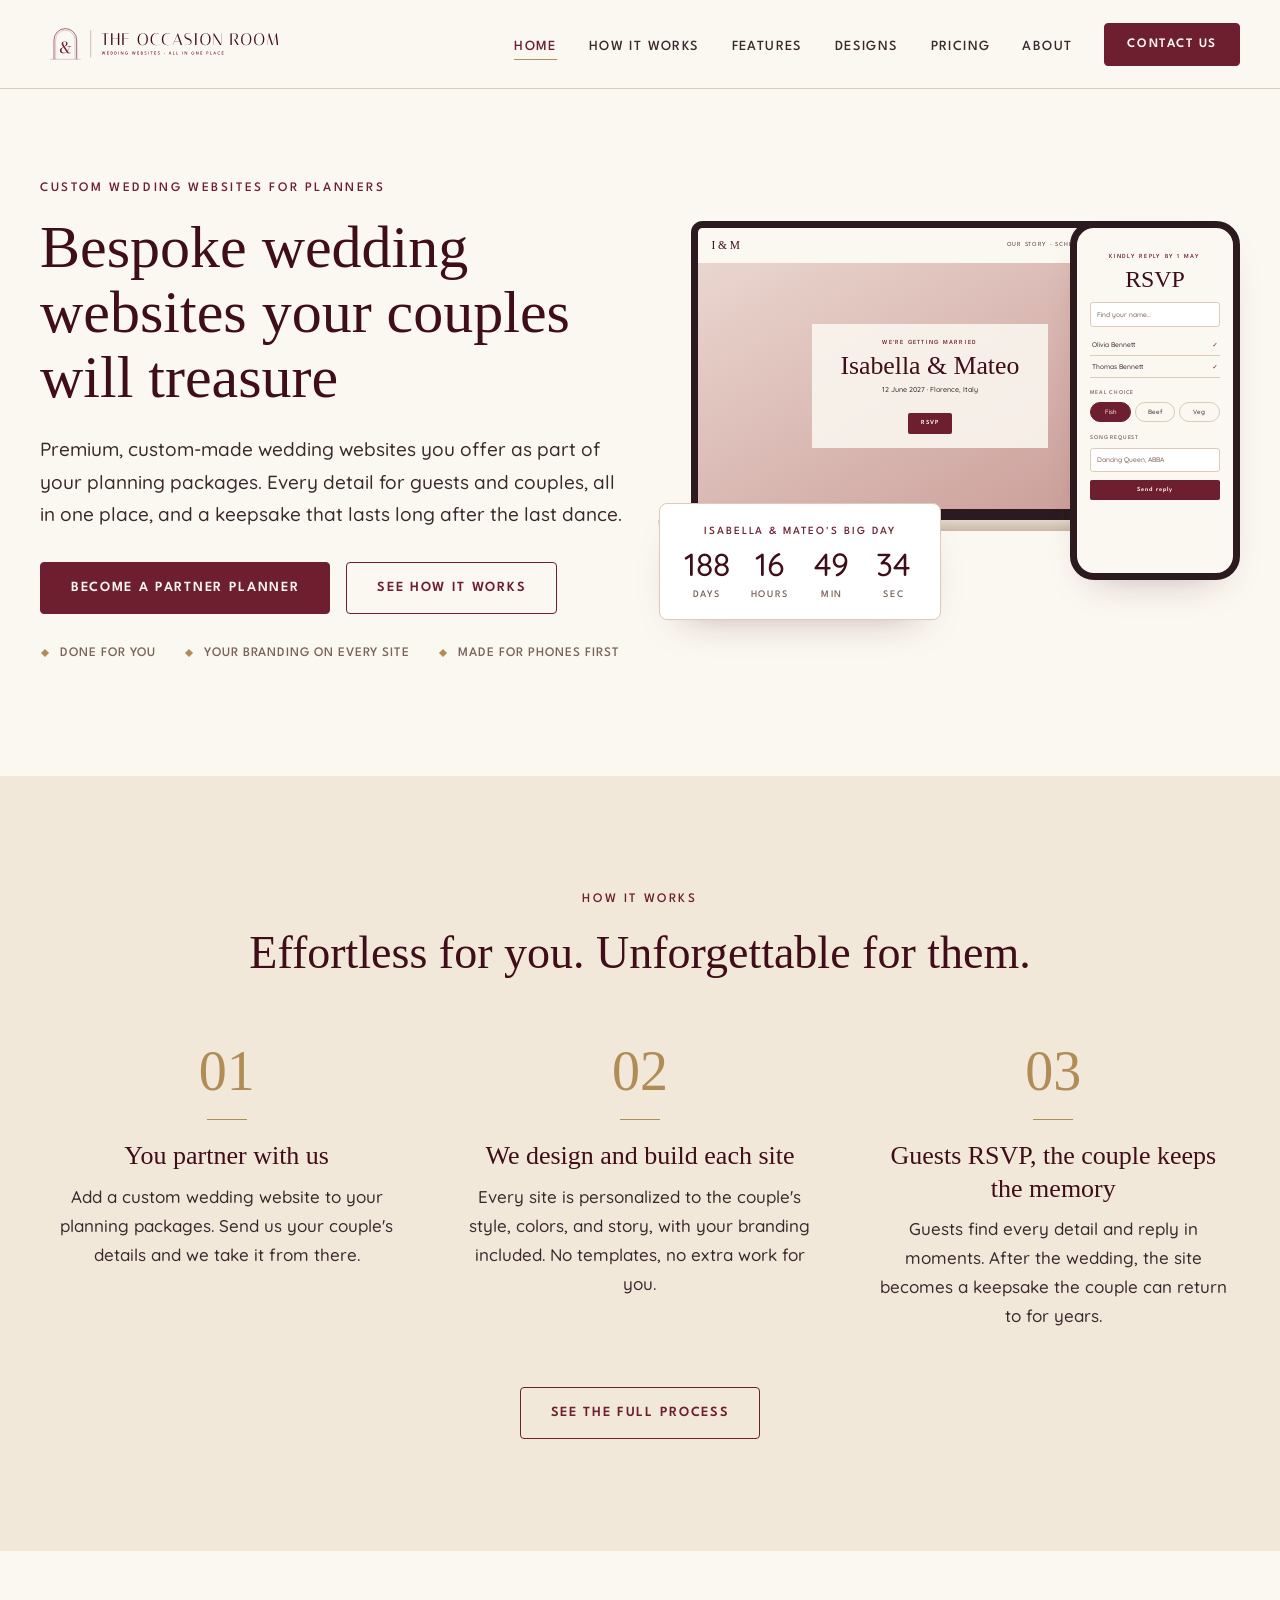
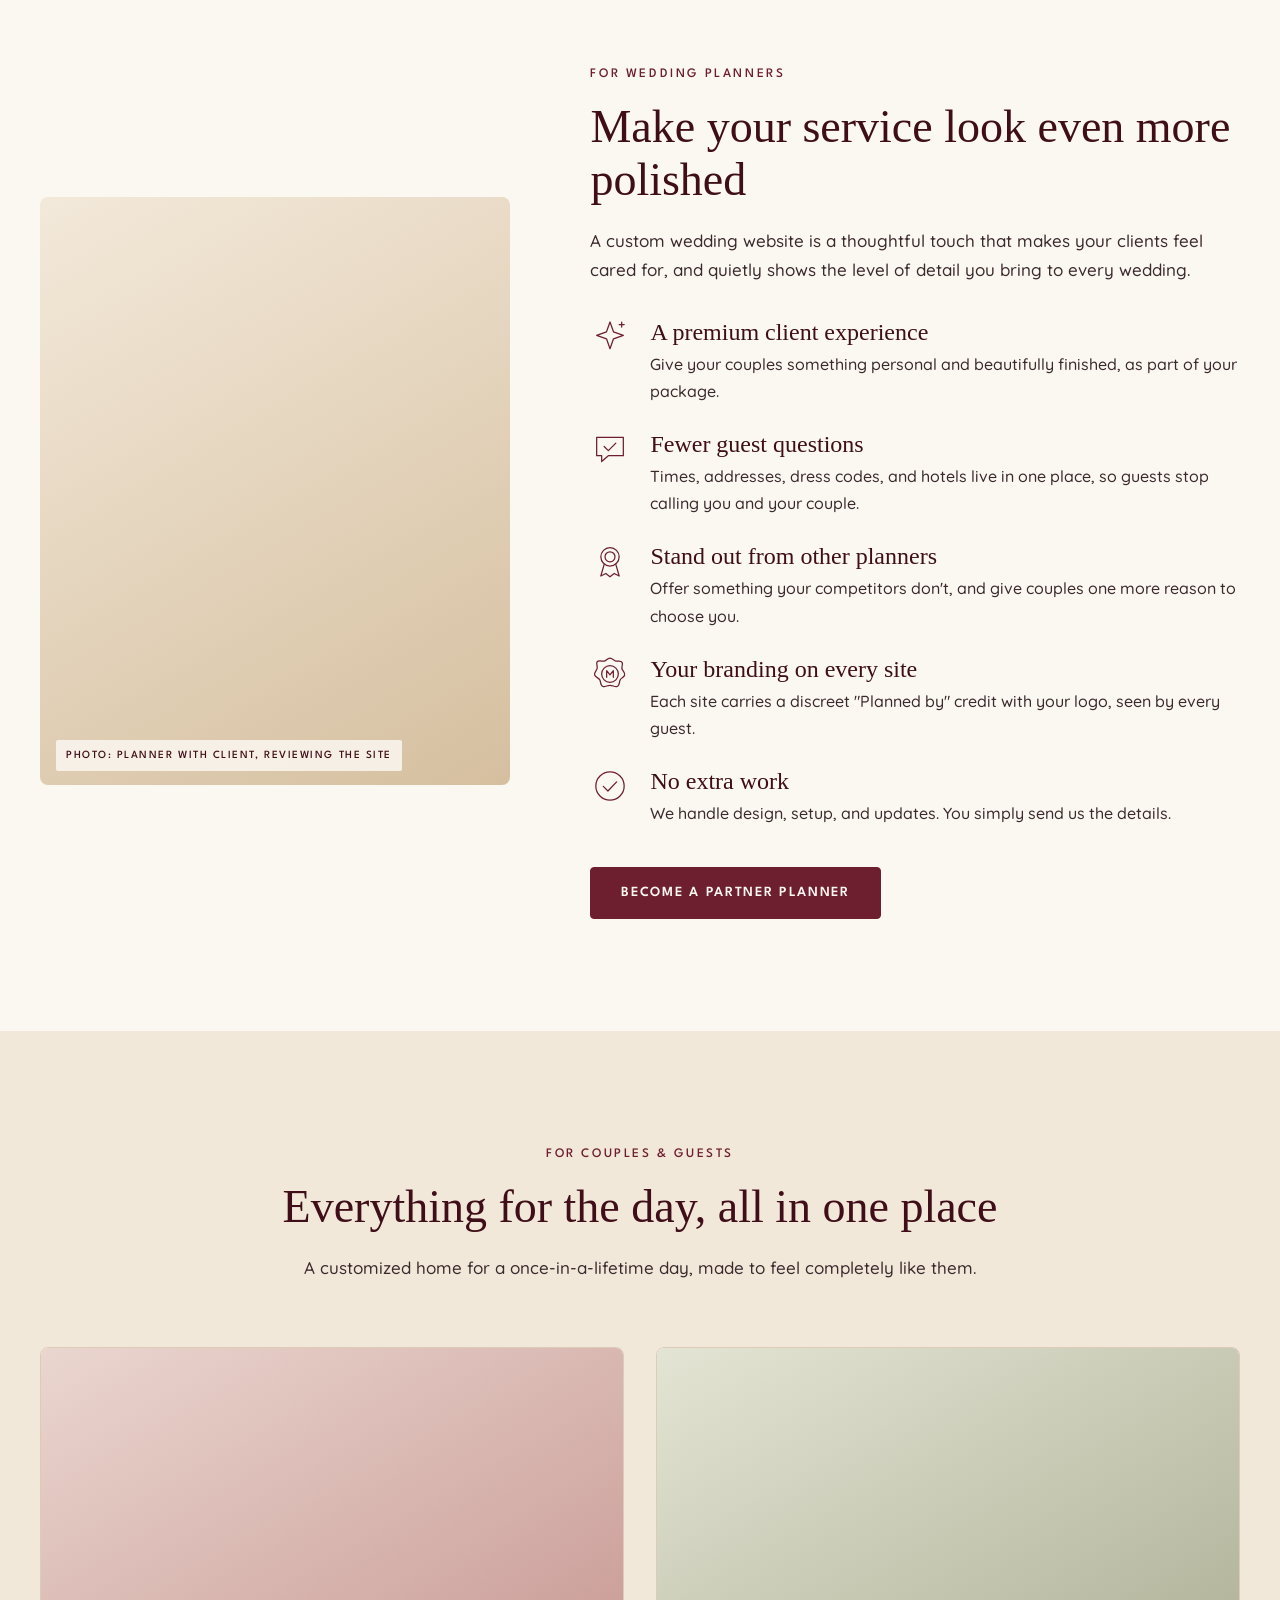
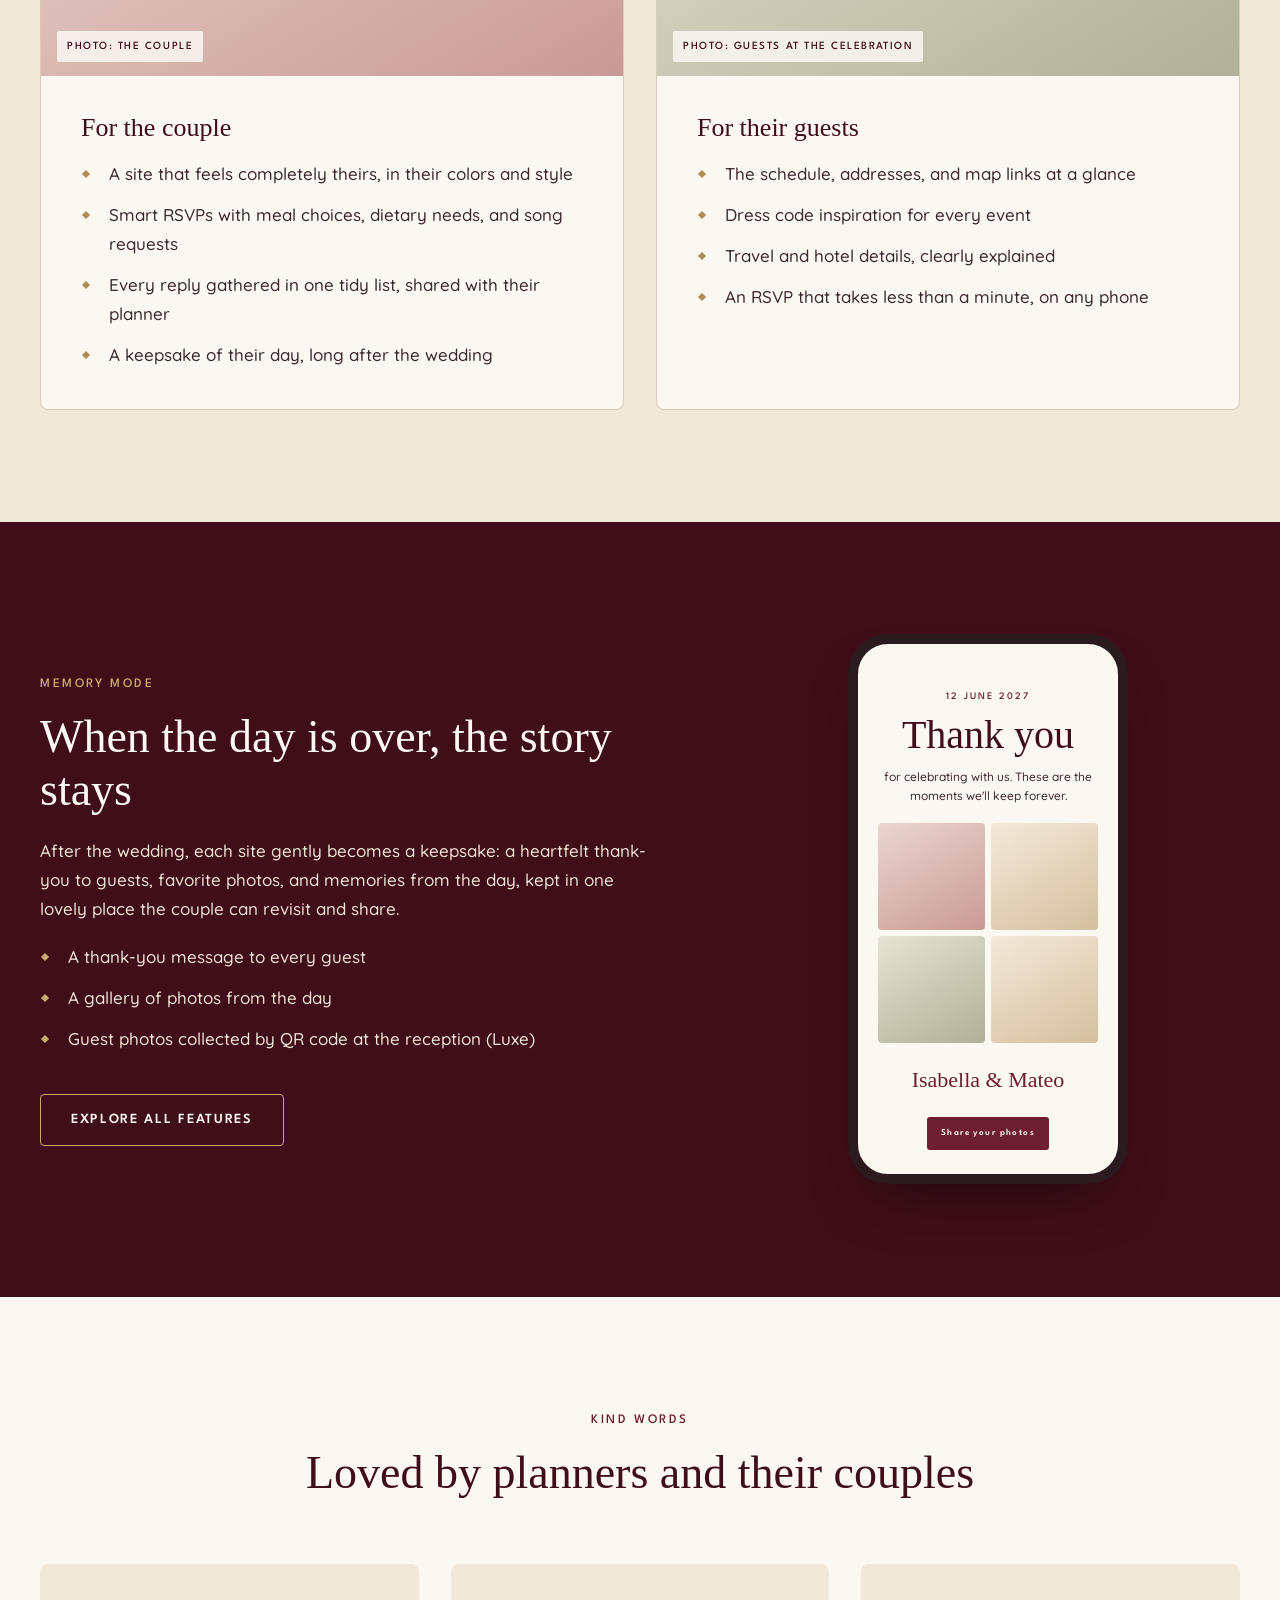
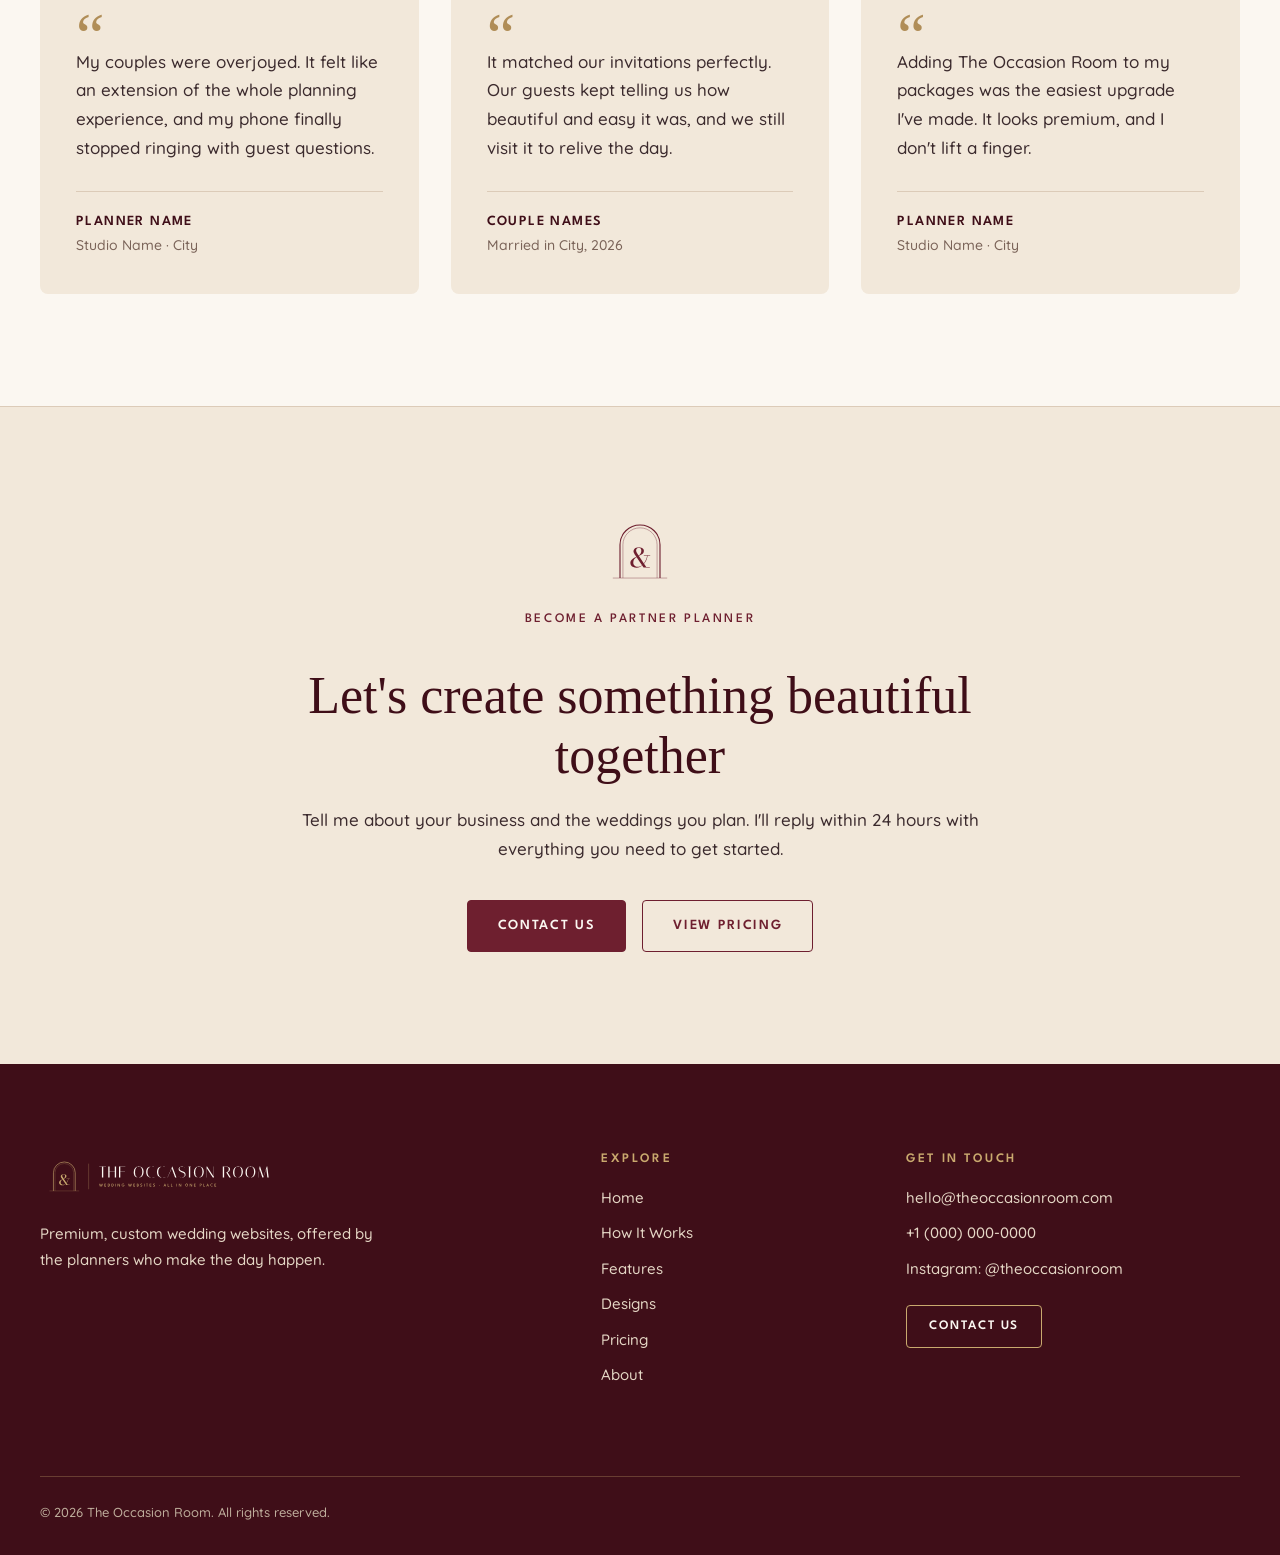
==== prototype/index.html @ c3c51067 "Add wine & gold logo set, homepage prototype, and Elementor design guide - brand/logo-wine/: logos r" ====
<!doctype html>
<html lang="en">
<head>
  <meta charset="utf-8">
  <meta name="viewport" content="width=device-width, initial-scale=1">
  <title>The Occasion Room | Custom Wedding Websites for Planners</title>
  <meta name="description" content="Premium, custom wedding websites that wedding planners offer their couples. Every detail in one place, and a keepsake that lasts.">
  <link rel="icon" href="assets/logo/favicon.svg">
  <link rel="stylesheet" href="css/style.css">
</head>
<body>

<a class="skip-link" href="#main">Skip to content</a>

<!-- ============================================================
     HEADER  (Elementor: Theme Builder > Header, sticky)
     Row: Logo (Image) | Nav Menu (6 items) | Button "Contact Us"
     ============================================================ -->
<header class="site-header">
  <div class="container header-inner">
    <a class="header-logo" href="index.html" aria-label="The Occasion Room, home">
      <img src="assets/logo/occasion-room-horizontal.svg" alt="The Occasion Room" width="220" height="45">
    </a>

    <nav class="main-nav" id="main-nav" aria-label="Main">
      <ul>
        <li><a href="index.html" aria-current="page">Home</a></li>
        <li><a href="how-it-works.html">How It Works</a></li>
        <li><a href="features.html">Features</a></li>
        <li><a href="designs.html">Designs</a></li>
        <li><a href="pricing.html">Pricing</a></li>
        <li><a href="about.html">About</a></li>
      </ul>
      <a class="btn btn-primary nav-mobile-cta" href="contact.html">Contact Us</a>
    </nav>

    <a class="btn btn-primary btn-sm header-cta" href="contact.html">Contact Us</a>

    <button class="menu-toggle" type="button" aria-expanded="false" aria-controls="main-nav">
      <span class="menu-toggle-bars" aria-hidden="true"></span>
      <span class="menu-toggle-label">Menu</span>
    </button>
  </div>
</header>

<main id="main">

<!-- ============================================================
     SECTION 1: HERO
     Container boxed 1200 > 2 columns (52% / 48%), stacks on mobile
     Left: eyebrow, H1, text, 2 buttons, 3 trust points
     Right: device mockup image + live countdown card (overlapping)
     ============================================================ -->
<section class="section hero" aria-labelledby="hero-title">
  <div class="container hero-grid">
    <div class="hero-copy">
      <p class="eyebrow">Custom wedding websites for planners</p>
      <h1 id="hero-title">Bespoke wedding websites your couples will treasure</h1>
      <p class="lead">Premium, custom-made wedding websites you offer as part of your planning packages. Every detail for guests and couples, all in one place, and a keepsake that lasts long after the last dance.</p>
      <div class="btn-row">
        <a class="btn btn-primary" href="contact.html">Become a Partner Planner</a>
        <a class="btn btn-secondary" href="how-it-works.html">See How It Works</a>
      </div>
      <ul class="trust-points">
        <li><img src="assets/icons/diamond.svg" alt="" width="10" height="10">Done for you</li>
        <li><img src="assets/icons/diamond.svg" alt="" width="10" height="10">Your branding on every site</li>
        <li><img src="assets/icons/diamond.svg" alt="" width="10" height="10">Made for phones first</li>
      </ul>
    </div>

    <div class="hero-visual">
      <!-- Device mockup: export as one image for Elementor (assets/hero-mockup.png) -->
      <div class="devices" role="img" aria-label="A sample wedding website for Isabella and Mateo, shown on a laptop and a phone">
        <div class="laptop">
          <div class="laptop-screen">
            <div class="mini-site">
              <div class="mini-nav"><span>I &amp; M</span><span class="mini-links">Our Story · Schedule · Travel · RSVP</span></div>
              <div class="mini-hero photo photo-rose">
                <div class="mini-hero-text">
                  <p class="mini-kicker">We're getting married</p>
                  <p class="mini-names">Isabella &amp; Mateo</p>
                  <p class="mini-date">12 June 2027 · Florence, Italy</p>
                  <span class="mini-btn">RSVP</span>
                </div>
              </div>
            </div>
          </div>
          <div class="laptop-base"></div>
        </div>
        <div class="phone">
          <div class="phone-screen">
            <p class="mini-kicker">Kindly reply by 1 May</p>
            <p class="phone-title">RSVP</p>
            <div class="phone-field">Find your name…</div>
            <div class="phone-guest"><span>Olivia Bennett</span><span class="tick">✓</span></div>
            <div class="phone-guest"><span>Thomas Bennett</span><span class="tick">✓</span></div>
            <p class="phone-label">Meal choice</p>
            <div class="phone-pill-row"><span class="phone-pill is-on">Fish</span><span class="phone-pill">Beef</span><span class="phone-pill">Veg</span></div>
            <p class="phone-label">Song request</p>
            <div class="phone-field">Dancing Queen, ABBA</div>
            <span class="mini-btn mini-btn-block">Send reply</span>
          </div>
        </div>
      </div>

      <!-- Live countdown card (Elementor: Countdown widget inside a small card container) -->
      <div class="countdown-card" aria-label="Live countdown to Isabella and Mateo's wedding">
        <p class="countdown-label">Isabella &amp; Mateo's big day</p>
        <div class="countdown" data-countdown="2027-06-12T16:00:00">
          <div><span data-unit="days">000</span><small>Days</small></div>
          <div><span data-unit="hours">00</span><small>Hours</small></div>
          <div><span data-unit="minutes">00</span><small>Min</small></div>
          <div><span data-unit="seconds">00</span><small>Sec</small></div>
        </div>
      </div>
    </div>
  </div>
</section>

<!-- ============================================================
     SECTION 2: HOW IT WORKS (3 steps)
     Background: Champagne. Centered heading, 3 columns, 1 text button
     ============================================================ -->
<section class="section bg-champagne" aria-labelledby="how-title">
  <div class="container">
    <div class="section-head">
      <p class="eyebrow">How it works</p>
      <h2 id="how-title">Effortless for you. Unforgettable for them.</h2>
    </div>
    <ol class="steps">
      <li class="step">
        <span class="step-number" aria-hidden="true">01</span>
        <h3>You partner with us</h3>
        <p>Add a custom wedding website to your planning packages. Send us your couple's details and we take it from there.</p>
      </li>
      <li class="step">
        <span class="step-number" aria-hidden="true">02</span>
        <h3>We design and build each site</h3>
        <p>Every site is personalized to the couple's style, colors, and story, with your branding included. No templates, no extra work for you.</p>
      </li>
      <li class="step">
        <span class="step-number" aria-hidden="true">03</span>
        <h3>Guests RSVP, the couple keeps the memory</h3>
        <p>Guests find every detail and reply in moments. After the wedding, the site becomes a keepsake the couple can return to for years.</p>
      </li>
    </ol>
    <div class="section-foot">
      <a class="btn btn-secondary" href="how-it-works.html">See the Full Process</a>
    </div>
  </div>
</section>

<!-- ============================================================
     SECTION 3: FOR PLANNERS (5 benefits)
     2 columns (42% / 58%): photo left, heading + icon list right
     ============================================================ -->
<section class="section" aria-labelledby="planners-title">
  <div class="container split">
    <div class="split-media">
      <div class="photo photo-champagne photo-tall" role="img" aria-label="Photo placeholder: a wedding planner reviewing a couple's wedding website on a tablet">
        <span class="photo-note">Photo: planner with client, reviewing the site</span>
      </div>
    </div>
    <div class="split-copy">
      <p class="eyebrow">For wedding planners</p>
      <h2 id="planners-title">Make your service look even more polished</h2>
      <p>A custom wedding website is a thoughtful touch that makes your clients feel cared for, and quietly shows the level of detail you bring to every wedding.</p>
      <ul class="benefits">
        <li>
          <img src="assets/icons/sparkle.svg" alt="" width="40" height="40">
          <div><h3>A premium client experience</h3><p>Give your couples something personal and beautifully finished, as part of your package.</p></div>
        </li>
        <li>
          <img src="assets/icons/message-check.svg" alt="" width="40" height="40">
          <div><h3>Fewer guest questions</h3><p>Times, addresses, dress codes, and hotels live in one place, so guests stop calling you and your couple.</p></div>
        </li>
        <li>
          <img src="assets/icons/award.svg" alt="" width="40" height="40">
          <div><h3>Stand out from other planners</h3><p>Offer something your competitors don't, and give couples one more reason to choose you.</p></div>
        </li>
        <li>
          <img src="assets/icons/seal.svg" alt="" width="40" height="40">
          <div><h3>Your branding on every site</h3><p>Each site carries a discreet "Planned by" credit with your logo, seen by every guest.</p></div>
        </li>
        <li>
          <img src="assets/icons/check-circle.svg" alt="" width="40" height="40">
          <div><h3>No extra work</h3><p>We handle design, setup, and updates. You simply send us the details.</p></div>
        </li>
      </ul>
      <a class="btn btn-primary" href="contact.html">Become a Partner Planner</a>
    </div>
  </div>
</section>

<!-- ============================================================
     SECTION 4: FOR COUPLES & GUESTS
     Background: Champagne. Centered heading, 2 cards side by side
     ============================================================ -->
<section class="section bg-champagne" aria-labelledby="couples-title">
  <div class="container">
    <div class="section-head">
      <p class="eyebrow">For couples &amp; guests</p>
      <h2 id="couples-title">Everything for the day, all in one place</h2>
      <p>A customized home for a once-in-a-lifetime day, made to feel completely like them.</p>
    </div>
    <div class="cards-2">
      <article class="card">
        <div class="photo photo-rose photo-card" role="img" aria-label="Photo placeholder: a couple smiling together outdoors">
          <span class="photo-note">Photo: the couple</span>
        </div>
        <div class="card-body">
          <h3>For the couple</h3>
          <ul class="check-list">
            <li>A site that feels completely theirs, in their colors and style</li>
            <li>Smart RSVPs with meal choices, dietary needs, and song requests</li>
            <li>Every reply gathered in one tidy list, shared with their planner</li>
            <li>A keepsake of their day, long after the wedding</li>
          </ul>
        </div>
      </article>
      <article class="card">
        <div class="photo photo-sage photo-card" role="img" aria-label="Photo placeholder: wedding guests checking the schedule on a phone">
          <span class="photo-note">Photo: guests at the celebration</span>
        </div>
        <div class="card-body">
          <h3>For their guests</h3>
          <ul class="check-list">
            <li>The schedule, addresses, and map links at a glance</li>
            <li>Dress code inspiration for every event</li>
            <li>Travel and hotel details, clearly explained</li>
            <li>An RSVP that takes less than a minute, on any phone</li>
          </ul>
        </div>
      </article>
    </div>
  </div>
</section>

<!-- ============================================================
     SECTION 5: MEMORY MODE
     Background: Deep Wine. 2 columns: text left, phone image right
     ============================================================ -->
<section class="section bg-wine" aria-labelledby="memory-title">
  <div class="container split split-reverse">
    <div class="split-copy">
      <p class="eyebrow eyebrow-gold">Memory mode</p>
      <h2 id="memory-title">When the day is over, the story stays</h2>
      <p>After the wedding, each site gently becomes a keepsake: a heartfelt thank-you to guests, favorite photos, and memories from the day, kept in one lovely place the couple can revisit and share.</p>
      <ul class="check-list check-list-light">
        <li>A thank-you message to every guest</li>
        <li>A gallery of photos from the day</li>
        <li>Guest photos collected by QR code at the reception (Luxe)</li>
      </ul>
      <a class="btn btn-light" href="features.html">Explore All Features</a>
    </div>
    <div class="split-media memory-visual">
      <!-- Export as one image for Elementor (assets/memory-mockup.png) -->
      <div class="phone phone-solo" role="img" aria-label="A wedding website in memory mode, showing a thank-you message and photos">
        <div class="phone-screen">
          <p class="mini-kicker">12 June 2027</p>
          <p class="phone-title">Thank you</p>
          <p class="phone-text">for celebrating with us. These are the moments we'll keep forever.</p>
          <div class="phone-gallery">
            <span class="photo photo-rose"></span>
            <span class="photo photo-champagne"></span>
            <span class="photo photo-sage"></span>
            <span class="photo photo-champagne"></span>
          </div>
          <p class="phone-sign">Isabella &amp; Mateo</p>
          <span class="mini-btn">Share your photos</span>
        </div>
      </div>
    </div>
  </div>
</section>

<!-- ============================================================
     SECTION 6: TESTIMONIALS (placeholders)
     Centered heading, 3 quote cards
     ============================================================ -->
<section class="section" aria-labelledby="kind-words-title">
  <div class="container">
    <div class="section-head">
      <p class="eyebrow">Kind words</p>
      <h2 id="kind-words-title">Loved by planners and their couples</h2>
    </div>
    <div class="cards-3">
      <figure class="quote">
        <span class="quote-mark" aria-hidden="true">“</span>
        <blockquote>My couples were overjoyed. It felt like an extension of the whole planning experience, and my phone finally stopped ringing with guest questions.</blockquote>
        <figcaption><strong>Planner Name</strong>Studio Name · City</figcaption>
      </figure>
      <figure class="quote">
        <span class="quote-mark" aria-hidden="true">“</span>
        <blockquote>It matched our invitations perfectly. Our guests kept telling us how beautiful and easy it was, and we still visit it to relive the day.</blockquote>
        <figcaption><strong>Couple Names</strong>Married in City, 2026</figcaption>
      </figure>
      <figure class="quote">
        <span class="quote-mark" aria-hidden="true">“</span>
        <blockquote>Adding The Occasion Room to my packages was the easiest upgrade I've made. It looks premium, and I don't lift a finger.</blockquote>
        <figcaption><strong>Planner Name</strong>Studio Name · City</figcaption>
      </figure>
    </div>
  </div>
</section>

<!-- ============================================================
     SECTION 7: FINAL CALL TO ACTION (repeat on every page)
     Background: Champagne with gold ampersand mark, centered
     ============================================================ -->
<section class="section cta" aria-labelledby="cta-title">
  <div class="container cta-inner">
    <img class="cta-mark" src="assets/logo/mark-ampersand.svg" alt="" width="56" height="66">
    <p class="eyebrow">Become a partner planner</p>
    <h2 id="cta-title">Let's create something beautiful together</h2>
    <p>Tell me about your business and the weddings you plan. I'll reply within 24 hours with everything you need to get started.</p>
    <div class="btn-row btn-row-center">
      <a class="btn btn-primary" href="contact.html">Contact Us</a>
      <a class="btn btn-secondary" href="pricing.html">View Pricing</a>
    </div>
  </div>
</section>

</main>

<!-- ============================================================
     FOOTER  (Elementor: Theme Builder > Footer)
     Background: Deep Wine. 3 columns + bottom bar
     ============================================================ -->
<footer class="site-footer">
  <div class="container footer-grid">
    <div class="footer-brand">
      <img src="assets/logo/occasion-room-horizontal-light.svg" alt="The Occasion Room" width="240" height="49">
      <p>Premium, custom wedding websites, offered by the planners who make the day happen.</p>
    </div>
    <nav class="footer-col" aria-label="Footer">
      <h2 class="footer-title">Explore</h2>
      <ul>
        <li><a href="index.html">Home</a></li>
        <li><a href="how-it-works.html">How It Works</a></li>
        <li><a href="features.html">Features</a></li>
        <li><a href="designs.html">Designs</a></li>
        <li><a href="pricing.html">Pricing</a></li>
        <li><a href="about.html">About</a></li>
      </ul>
    </nav>
    <div class="footer-col">
      <h2 class="footer-title">Get in touch</h2>
      <ul>
        <li><a href="mailto:hello@theoccasionroom.com">hello@theoccasionroom.com</a></li>
        <li><a href="tel:+10000000000">+1 (000) 000-0000</a></li>
        <li><a href="https://instagram.com/theoccasionroom">Instagram: @theoccasionroom</a></li>
      </ul>
      <a class="btn btn-light btn-sm" href="contact.html">Contact Us</a>
    </div>
  </div>
  <div class="container footer-bottom">
    <p>© 2026 The Occasion Room. All rights reserved.</p>
  </div>
</footer>

<!-- Floating contact button: mobile only (Elementor: Button, position fixed, hidden on desktop/tablet) -->
<a class="floating-contact" href="contact.html">Contact</a>

<script src="js/main.js"></script>
</body>
</html>
---- prototype/css/style.css ----
/* ==========================================================================
   The Occasion Room: homepage prototype
   Every value here is listed in DESIGN-GUIDE.md for the Elementor build.
   Breakpoints match Elementor defaults: tablet <= 1024px, mobile <= 767px.
   ========================================================================== */

/* Fonts (self-hosted copies of the Google Fonts; Elementor loads the same fonts from Google) */
@font-face { font-family: "Italiana"; src: url("../assets/fonts/italiana.woff2") format("woff2"); font-weight: 400; font-display: swap; }
@font-face { font-family: "League Spartan"; src: url("../assets/fonts/league-spartan.woff2") format("woff2"); font-weight: 100 900; font-display: swap; }
@font-face { font-family: "Quicksand"; src: url("../assets/fonts/quicksand.woff2") format("woff2"); font-weight: 300 700; font-display: swap; }

:root {
  /* Colors */
  --ivory: #FBF7F1;       /* page background */
  --champagne: #F2E8DA;   /* alternate section background, cards on ivory */
  --line: #DCCBB8;        /* borders and dividers */
  --taupe: #7A6358;       /* muted text, captions */
  --text: #3B2A2D;        /* body text */
  --deep-wine: #3F0E18;   /* headings, dark sections, footer */
  --wine: #6E1F2F;        /* accent: buttons, links, icons */
  --wine-hover: #561623;  /* button hover */
  --gold: #B08D57;        /* decorative accents on light backgrounds (never body text) */
  --soft-gold: #C9A96E;   /* accents and small text on Deep Wine */

  /* Fonts */
  --font-display: "Italiana", "Cormorant Garamond", Georgia, serif;
  --font-label: "League Spartan", system-ui, sans-serif;
  --font-body: "Quicksand", system-ui, sans-serif;

  /* Layout */
  --container: 1200px;
  --gutter: 24px;
  --section-y: 112px;
  --radius: 4px;
  --radius-card: 8px;
  --shadow: 0 18px 40px -24px rgba(63, 14, 24, 0.35);
}

*, *::before, *::after { box-sizing: border-box; }

html { scroll-behavior: smooth; }

body {
  margin: 0;
  background: var(--ivory);
  color: var(--text);
  font-family: var(--font-body);
  font-weight: 500;
  font-size: 17px;
  line-height: 1.7;
  -webkit-font-smoothing: antialiased;
}

img { max-width: 100%; height: auto; display: block; }

a { color: var(--wine); }

h1, h2, h3 {
  font-family: var(--font-display);
  font-weight: 400;
  color: var(--deep-wine);
  margin: 0 0 20px;
  line-height: 1.15;
}
h1 { font-size: 60px; line-height: 1.08; }
h2 { font-size: 46px; }
h3 { font-size: 26px; line-height: 1.25; margin-bottom: 10px; }

p { margin: 0 0 20px; }

.skip-link {
  position: absolute; left: -999px; top: 8px;
  background: var(--wine); color: var(--ivory); padding: 8px 16px; z-index: 100;
}
.skip-link:focus { left: 8px; }

:focus-visible { outline: 2px solid var(--wine); outline-offset: 3px; }

.container {
  width: 100%;
  max-width: calc(var(--container) + var(--gutter) * 2);
  margin: 0 auto;
  padding: 0 var(--gutter);
}

.section { padding: var(--section-y) 0; }
.bg-champagne { background: var(--champagne); }

.eyebrow {
  font-family: var(--font-label);
  font-weight: 500;
  font-size: 13px;
  letter-spacing: 0.2em;
  text-transform: uppercase;
  color: var(--wine);
  margin-bottom: 16px;
}
.eyebrow-gold { color: var(--soft-gold); }

.lead { font-size: 19px; }

.section-head { text-align: center; max-width: 860px; margin: 0 auto 64px; }
.section-head p:last-child { margin-bottom: 0; }
.section-foot { text-align: center; margin-top: 56px; }

/* ---------- Buttons ---------- */
.btn {
  display: inline-block;
  font-family: var(--font-label);
  font-weight: 600;
  font-size: 14px;
  line-height: 1;
  letter-spacing: 0.12em;
  text-transform: uppercase;
  text-decoration: none;
  text-align: center;
  padding: 18px 30px;
  border: 1px solid transparent;
  border-radius: var(--radius);
  transition: background-color 0.25s ease, color 0.25s ease, border-color 0.25s ease;
}
.btn-sm { padding: 14px 22px; font-size: 13px; }

.btn-primary { background: var(--wine); color: var(--ivory); border-color: var(--wine); }
.btn-primary:hover { background: var(--wine-hover); border-color: var(--wine-hover); }

.btn-secondary { background: transparent; color: var(--wine); border-color: var(--wine); }
.btn-secondary:hover { background: var(--wine); color: var(--ivory); }

.btn-light { background: transparent; color: var(--ivory); border-color: var(--soft-gold); }
.btn-light:hover { background: var(--soft-gold); color: var(--deep-wine); }

.btn-row { display: flex; flex-wrap: wrap; gap: 16px; }
.btn-row-center { justify-content: center; }

/* ---------- Header ---------- */
.site-header {
  position: sticky; top: 0; z-index: 50;
  background: rgba(251, 247, 241, 0.96);
  border-bottom: 1px solid var(--line);
}
.header-inner { display: flex; align-items: center; gap: 32px; height: 88px; }
.header-logo img { width: 250px; }
.main-nav { margin-left: auto; }
.main-nav ul { list-style: none; display: flex; gap: 32px; margin: 0; padding: 0; }
.main-nav a {
  font-family: var(--font-label);
  font-weight: 500;
  font-size: 14px;
  letter-spacing: 0.1em;
  text-transform: uppercase;
  color: var(--text);
  text-decoration: none;
  padding: 6px 0;
  border-bottom: 1px solid transparent;
  transition: color 0.2s ease, border-color 0.2s ease;
}
.main-nav a:hover, .main-nav a[aria-current="page"] { color: var(--wine); border-bottom-color: var(--gold); }
.nav-mobile-cta, .menu-toggle { display: none; }

/* ---------- Photo placeholders (replace with real images) ---------- */
.photo { position: relative; overflow: hidden; background: var(--champagne); }
.photo-rose { background: linear-gradient(150deg, #EAD6CF 0%, #C99A95 100%); }
.photo-champagne { background: linear-gradient(150deg, #F3E9DA 0%, #D5BF9F 100%); }
.photo-sage { background: linear-gradient(150deg, #E4E4D4 0%, #AEB197 100%); }
.photo-note {
  position: absolute; left: 16px; bottom: 14px;
  font-family: var(--font-label); font-size: 11px; letter-spacing: 0.14em; text-transform: uppercase;
  color: var(--deep-wine); background: rgba(251, 247, 241, 0.85); padding: 6px 10px; border-radius: 2px;
}
.photo-tall { aspect-ratio: 4 / 5; border-radius: var(--radius-card); }

/* ---------- 1. Hero ---------- */
.hero { padding-top: 88px; }
.hero-grid { display: grid; grid-template-columns: 52fr 48fr; gap: 56px; align-items: center; }
.hero h1 { margin-bottom: 24px; }
.hero .btn-row { margin: 32px 0 28px; }
.trust-points { list-style: none; margin: 0; padding: 0; display: flex; flex-wrap: wrap; gap: 10px 28px; }
.trust-points li {
  display: flex; align-items: center; gap: 10px;
  font-family: var(--font-label); font-weight: 500; font-size: 13px; letter-spacing: 0.08em; text-transform: uppercase; color: var(--taupe);
}

.hero-visual { position: relative; padding-bottom: 40px; }

/* Device mockup: sized in container units so it scales as one picture */
.devices { position: relative; container-type: inline-size; padding: 0 13% 9% 0; }
.laptop-screen {
  border: 1.6cqw solid #2B1B1F; border-bottom-width: 2.4cqw;
  border-radius: 2.4cqw 2.4cqw 0 0; aspect-ratio: 16 / 10; overflow: hidden; background: var(--ivory);
}
.laptop-base {
  height: 2.4cqw; margin: 0 -7%; border-radius: 0 0 2cqw 2cqw;
  background: linear-gradient(#E3D7CA, #C9B8A6);
}
.mini-site { height: 100%; display: flex; flex-direction: column; }
.mini-nav {
  display: flex; justify-content: space-between; align-items: center;
  padding: 1.6cqw 2.8cqw; font-family: var(--font-display); font-size: 2.4cqw; color: var(--deep-wine);
}
.mini-links { font-family: var(--font-label); font-size: 1.3cqw; letter-spacing: 0.12em; text-transform: uppercase; color: var(--taupe); }
.mini-hero { flex: 1; display: flex; align-items: center; justify-content: center; text-align: center; }
.mini-hero-text { background: rgba(251, 247, 241, 0.88); padding: 3cqw 6cqw; }
.mini-kicker { font-family: var(--font-label); font-size: 1.3cqw; letter-spacing: 0.2em; text-transform: uppercase; color: var(--wine); margin: 0 0 0.8cqw; }
.mini-names { font-family: var(--font-display); font-size: 5.4cqw; line-height: 1.1; color: var(--deep-wine); margin: 0 0 0.8cqw; }
.mini-date { font-size: 1.5cqw; color: var(--text); margin: 0 0 1.6cqw; }
.mini-btn {
  display: inline-block; background: var(--wine); color: var(--ivory);
  font-family: var(--font-label); font-weight: 600; font-size: 1.3cqw; letter-spacing: 0.16em;
  padding: 1cqw 2.8cqw; border-radius: 0.4cqw;
}

.phone {
  position: absolute; right: 0; bottom: 0; width: 31%;
  aspect-ratio: 9 / 19; border: 1.6cqw solid #2B1B1F; border-radius: 5cqw;
  background: var(--ivory); overflow: hidden; box-shadow: var(--shadow);
}
.phone-screen { padding: 5cqw 2.8cqw 3cqw; text-align: center; }
.phone-title { font-family: var(--font-display); font-size: 5cqw; line-height: 1.1; color: var(--deep-wine); margin: 0 0 2cqw; }
.phone-field {
  border: 1px solid var(--line); border-radius: 0.6cqw; padding: 1.2cqw; margin-bottom: 1.6cqw;
  font-size: 1.4cqw; color: var(--taupe); text-align: left; background: #fff;
}
.phone-guest {
  display: flex; justify-content: space-between; padding: 1cqw 0.4cqw;
  border-bottom: 1px solid var(--line); font-size: 1.4cqw; color: var(--text);
}
.tick { color: var(--wine); font-weight: 600; }
.phone-label { font-family: var(--font-label); font-size: 1.2cqw; letter-spacing: 0.14em; text-transform: uppercase; color: var(--taupe); margin: 2cqw 0 1cqw; text-align: left; }
.phone-pill-row { display: flex; gap: 0.8cqw; margin-bottom: 2.4cqw; }
.phone-pill { flex: 1; border: 1px solid var(--line); border-radius: 3cqw; font-size: 1.3cqw; padding: 0.7cqw 0; }
.phone-pill.is-on { border-color: var(--wine); background: var(--wine); color: var(--ivory); }
.mini-btn-block { display: block; }

.countdown-card {
  position: absolute; left: -32px; bottom: 0;
  background: #fff; border: 1px solid var(--line); border-radius: var(--radius-card);
  box-shadow: var(--shadow); padding: 18px 24px 16px; text-align: center;
}
.countdown-label {
  font-family: var(--font-label); font-weight: 500; font-size: 11px; letter-spacing: 0.18em; text-transform: uppercase;
  color: var(--wine); margin: 0 0 8px;
}
.countdown { display: flex; gap: 18px; }
.countdown div { min-width: 44px; }
.countdown span { display: block; font-family: var(--font-body); font-weight: 500; font-size: 32px; line-height: 1; color: var(--deep-wine); font-variant-numeric: tabular-nums; }
.countdown small { display: block; margin-top: 6px; font-family: var(--font-label); font-size: 10px; letter-spacing: 0.16em; text-transform: uppercase; color: var(--taupe); }

/* ---------- 2. Steps ---------- */
.steps { list-style: none; margin: 0; padding: 0; display: grid; grid-template-columns: repeat(3, 1fr); gap: 40px; }
.step { text-align: center; padding: 0 12px; }
.step-number {
  display: block; font-family: var(--font-display); font-size: 56px; line-height: 1; color: var(--gold); margin-bottom: 20px;
}
.step-number::after { content: ""; display: block; width: 40px; height: 1px; background: var(--gold); margin: 20px auto 0; }
.step p { margin: 0; }

/* ---------- 3. Split layout (planners, memory mode) ---------- */
.split { display: grid; grid-template-columns: 42fr 58fr; gap: 80px; align-items: center; }
.split-reverse { grid-template-columns: 55fr 45fr; }
.benefits { list-style: none; margin: 32px 0 40px; padding: 0; display: grid; gap: 24px; }
.benefits li { display: flex; gap: 20px; align-items: flex-start; }
.benefits img { flex: none; width: 40px; height: 40px; }
.benefits h3 { font-size: 24px; margin-bottom: 4px; }
.benefits p { margin: 0; font-size: 16px; }

/* ---------- 4. Cards ---------- */
.cards-2 { display: grid; grid-template-columns: 1fr 1fr; gap: 32px; }
.card { background: var(--ivory); border: 1px solid var(--line); border-radius: var(--radius-card); overflow: hidden; }
.photo-card { aspect-ratio: 16 / 9; }
.card-body { padding: 36px 40px 40px; }
.check-list { list-style: none; margin: 16px 0 0; padding: 0; display: grid; gap: 12px; }
.check-list li { position: relative; padding-left: 28px; }
.check-list li::before {
  content: ""; position: absolute; left: 0; top: 9px; width: 10px; height: 10px;
  background: url("../assets/icons/diamond.svg") center / contain no-repeat;
}
.check-list-light li::before { background-image: url("../assets/icons/diamond-light.svg"); }

/* ---------- 5. Memory mode ---------- */
.bg-wine { background: var(--deep-wine); color: #EFE4D6; }
.bg-wine h2 { color: var(--ivory); }
.bg-wine .check-list { margin: 8px 0 40px; }
.memory-visual { display: flex; justify-content: center; container-type: inline-size; }
.phone-solo { position: relative; width: 280px; max-width: 76%; aspect-ratio: auto; border-width: 10px; border-radius: 40px; box-shadow: 0 30px 60px -30px rgba(0, 0, 0, 0.6); }
.phone-solo .phone-screen { padding: 44px 20px 24px; }
.phone-solo .mini-kicker { font-size: 10px; margin-bottom: 8px; }
.phone-solo .phone-title { font-size: 40px; margin-bottom: 10px; }
.phone-text { font-size: 12px; line-height: 1.6; color: var(--text); margin: 0 0 18px; }
.phone-gallery { display: grid; grid-template-columns: 1fr 1fr; gap: 6px; margin-bottom: 18px; }
.phone-gallery .photo { aspect-ratio: 1; border-radius: 4px; }
.phone-sign { font-family: var(--font-display); font-size: 22px; color: var(--wine); margin: 0 0 16px; }
.phone-solo .mini-btn { font-size: 9px; padding: 9px 14px; border-radius: 3px; }

/* ---------- 6. Testimonials ---------- */
.cards-3 { display: grid; grid-template-columns: repeat(3, 1fr); gap: 32px; }
.quote {
  margin: 0; background: var(--champagne); border-radius: var(--radius-card); padding: 40px 36px 36px;
  display: flex; flex-direction: column;
}
.quote-mark { font-family: Georgia, "Times New Roman", serif; font-size: 64px; line-height: 1; color: var(--gold); height: 36px; margin-bottom: 8px; }
.quote blockquote { margin: 0 0 28px; font-size: 17px; flex: 1; }
.quote figcaption { font-size: 14px; color: var(--taupe); border-top: 1px solid var(--line); padding-top: 18px; }
.quote figcaption strong { display: block; font-family: var(--font-label); font-weight: 600; font-size: 14px; letter-spacing: 0.1em; text-transform: uppercase; color: var(--deep-wine); }

/* ---------- 7. Final CTA ---------- */
.cta { background: var(--champagne); border-top: 1px solid var(--line); }
.cta-inner { max-width: 760px; text-align: center; }
.cta-mark { width: 56px; margin: 0 auto 24px; }
.cta h2 { font-size: 52px; }
.cta p { margin-bottom: 36px; }

/* ---------- Footer ---------- */
.site-footer { background: var(--deep-wine); color: #E6D8C6; padding: 88px 0 32px; font-size: 15px; }
.footer-grid { display: grid; grid-template-columns: 2fr 1fr 1.3fr; gap: 48px; }
.footer-brand img { width: 240px; margin-bottom: 20px; }
.footer-brand p { max-width: 340px; }
.footer-title {
  font-family: var(--font-label); font-weight: 600; font-size: 13px; letter-spacing: 0.18em; text-transform: uppercase;
  color: var(--soft-gold); margin: 0 0 18px;
}
.footer-col ul { list-style: none; margin: 0 0 24px; padding: 0; display: grid; gap: 10px; }
.footer-col a:not(.btn) { color: #E6D8C6; text-decoration: none; }
.footer-col a:not(.btn):hover { color: var(--soft-gold); }
.footer-bottom { margin-top: 64px; font-size: 13px; color: #BFAE9C; }
.footer-bottom p { margin: 0; padding-top: 24px; border-top: 1px solid rgba(201, 169, 110, 0.3); }

/* ---------- Floating contact (mobile only) ---------- */
.floating-contact { display: none; }

/* ==========================================================================
   Tablet (<= 1024px)
   ========================================================================== */
@media (max-width: 1024px) {
  :root { --section-y: 88px; }
  h1 { font-size: 48px; }
  h2 { font-size: 38px; }
  .cta h2 { font-size: 42px; }

  .header-cta { display: none; }
  .menu-toggle {
    display: flex; align-items: center; gap: 10px; margin-left: auto;
    background: none; border: 0; padding: 10px 0; cursor: pointer;
    font-family: var(--font-label); font-weight: 500; font-size: 13px; letter-spacing: 0.14em; text-transform: uppercase; color: var(--deep-wine);
  }
  .menu-toggle-bars, .menu-toggle-bars::before, .menu-toggle-bars::after {
    display: block; width: 22px; height: 1.5px; background: var(--deep-wine); position: relative;
  }
  .menu-toggle-bars::before, .menu-toggle-bars::after { content: ""; position: absolute; left: 0; }
  .menu-toggle-bars::before { top: -7px; }
  .menu-toggle-bars::after { top: 7px; }

  .main-nav {
    display: none; position: absolute; top: 100%; left: 0; right: 0;
    background: var(--ivory); border-bottom: 1px solid var(--line); padding: 8px var(--gutter) 32px;
  }
  .main-nav.is-open { display: block; }
  .main-nav ul { flex-direction: column; gap: 0; }
  .main-nav li { border-bottom: 1px solid var(--line); }
  .main-nav a { display: block; padding: 18px 0; border: 0; font-size: 15px; }
  .nav-mobile-cta { display: block; margin-top: 24px; color: var(--ivory) !important; }

  .hero-grid { grid-template-columns: 1fr; gap: 48px; }
  .hero-copy { max-width: 680px; }
  .hero-visual { max-width: 640px; }
  .split, .split-reverse { grid-template-columns: 1fr 1fr; gap: 48px; }
  .cards-3 { grid-template-columns: 1fr; max-width: 640px; margin: 0 auto; }
  .footer-grid { grid-template-columns: 1fr 1fr; }
  .footer-brand { grid-column: 1 / -1; }
}

/* ==========================================================================
   Mobile (<= 767px)
   ========================================================================== */
@media (max-width: 767px) {
  :root { --gutter: 20px; --section-y: 72px; }
  body { font-size: 16px; }
  h1 { font-size: 40px; }
  h2 { font-size: 32px; }
  h3 { font-size: 24px; }
  .cta h2 { font-size: 34px; }
  .lead { font-size: 17px; }
  .section-head { margin-bottom: 44px; }
  .section-foot { margin-top: 40px; }

  .header-inner { height: 72px; }
  .header-logo img { width: 180px; }

  .hero { padding-top: 48px; }
  .btn-row .btn { flex: 1 1 100%; }
  .hero-visual { padding-bottom: 0; }
  .countdown-card { position: relative; left: auto; bottom: auto; margin: -8px auto 0; width: fit-content; padding: 16px 20px 14px; }
  .countdown { gap: 14px; }
  .countdown span { font-size: 28px; }

  .steps { grid-template-columns: 1fr; gap: 44px; }
  .split, .split-reverse { grid-template-columns: 1fr; gap: 40px; }
  .split-reverse .split-media { order: -1; }
  .photo-tall { aspect-ratio: 4 / 3; }
  .benefits h3 { font-size: 22px; }
  .cards-2 { grid-template-columns: 1fr; gap: 24px; }
  .card-body { padding: 28px 24px 32px; }
  .quote { padding: 32px 28px 28px; }
  .phone-solo .phone-title { font-size: 34px; }

  .site-footer { padding: 64px 0 104px; }
  .footer-grid { grid-template-columns: 1fr; gap: 36px; }
  .footer-bottom { margin-top: 44px; }

  .floating-contact {
    display: block; position: fixed; right: 16px; bottom: 16px; z-index: 60;
    background: var(--wine); color: var(--ivory); text-decoration: none;
    font-family: var(--font-label); font-weight: 600; font-size: 13px; letter-spacing: 0.14em; text-transform: uppercase;
    padding: 14px 22px; border-radius: 999px; box-shadow: 0 10px 24px -8px rgba(63, 14, 24, 0.55);
  }
}

@media (prefers-reduced-motion: reduce) {
  html { scroll-behavior: auto; }
  * { transition: none !important; }
}
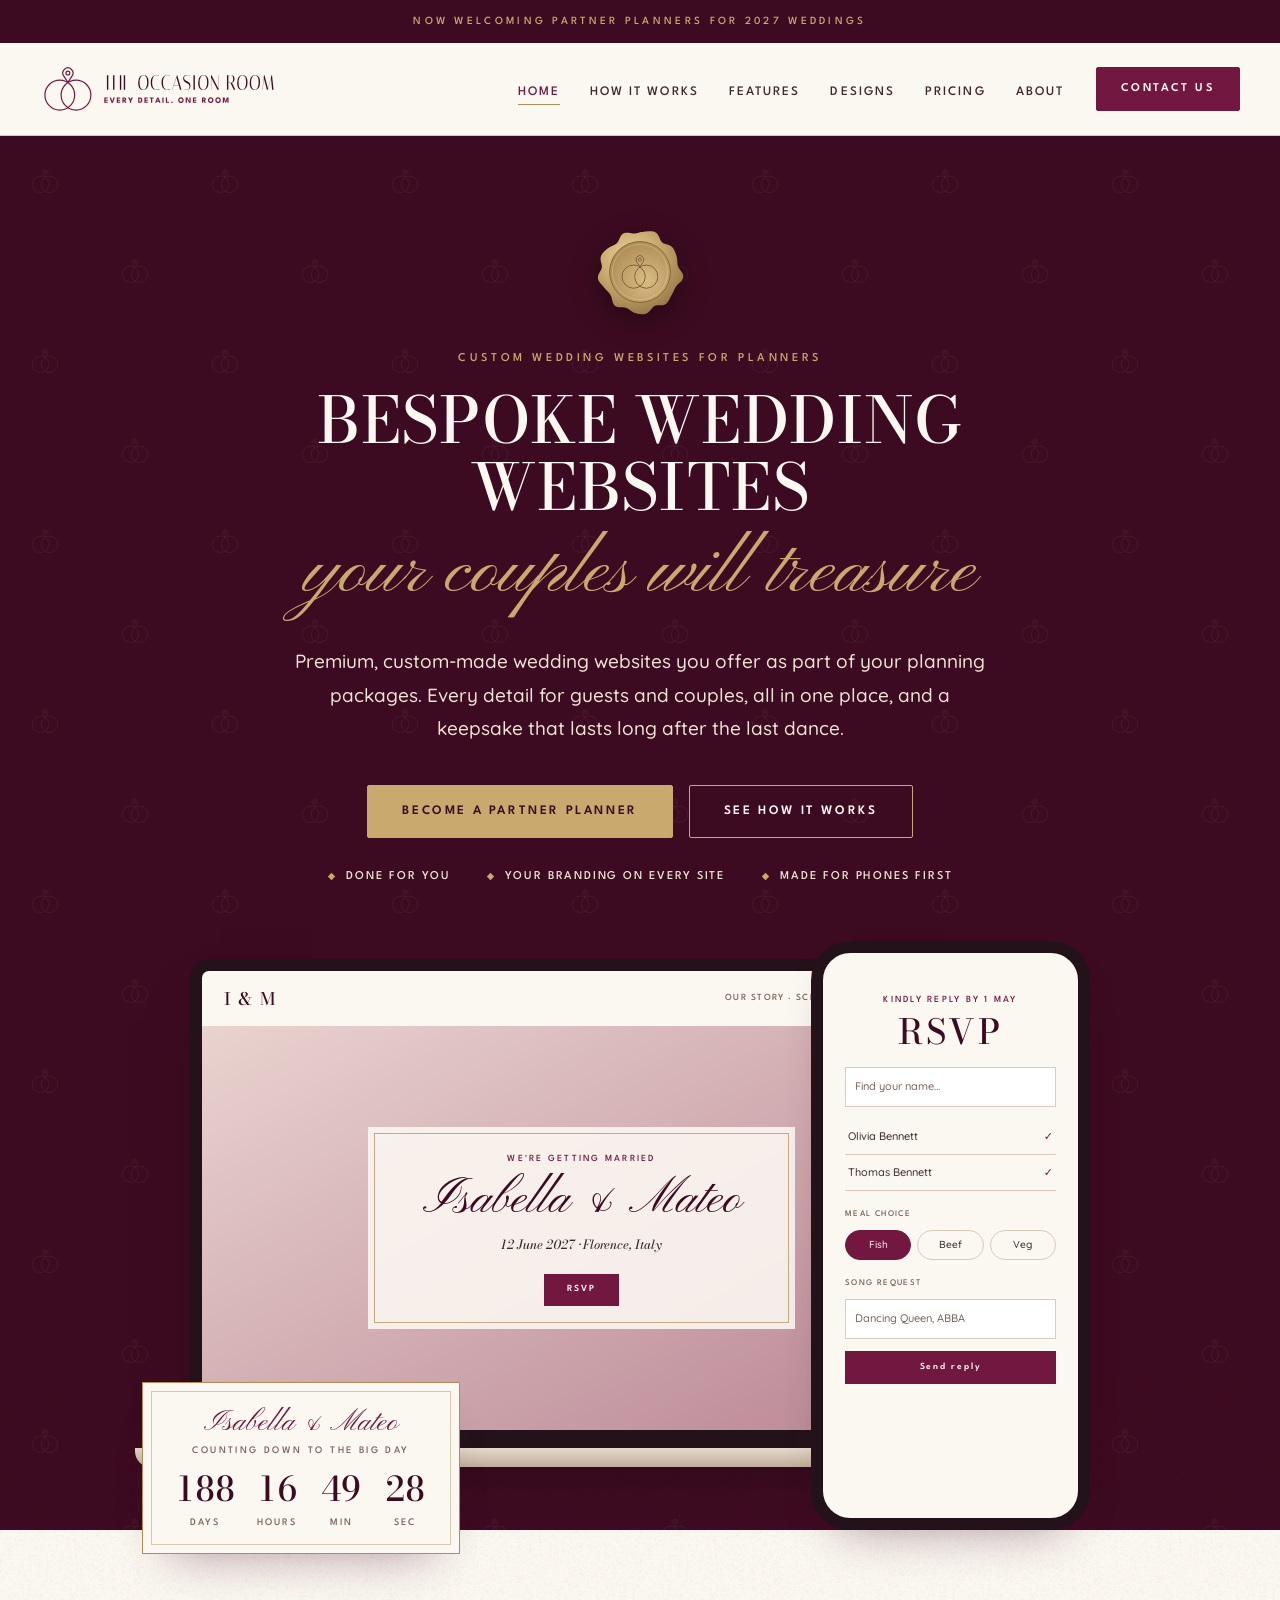
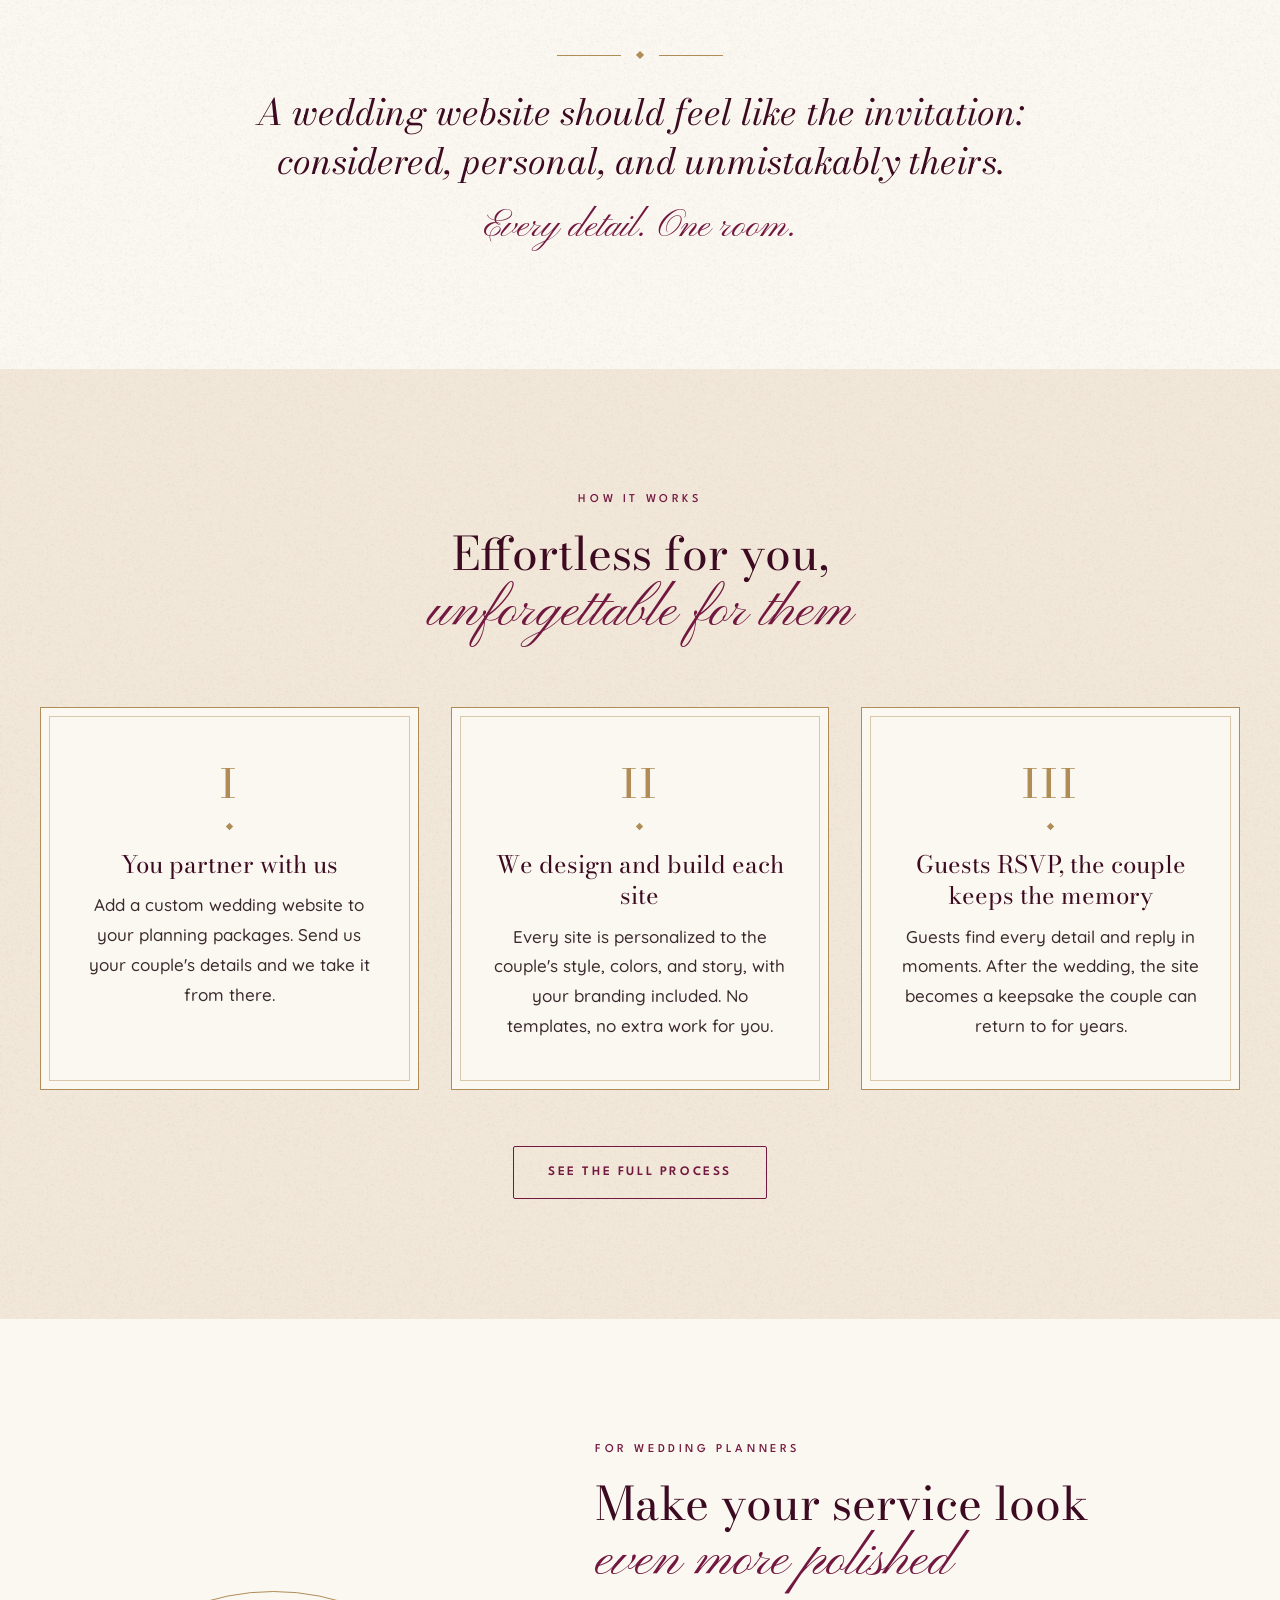
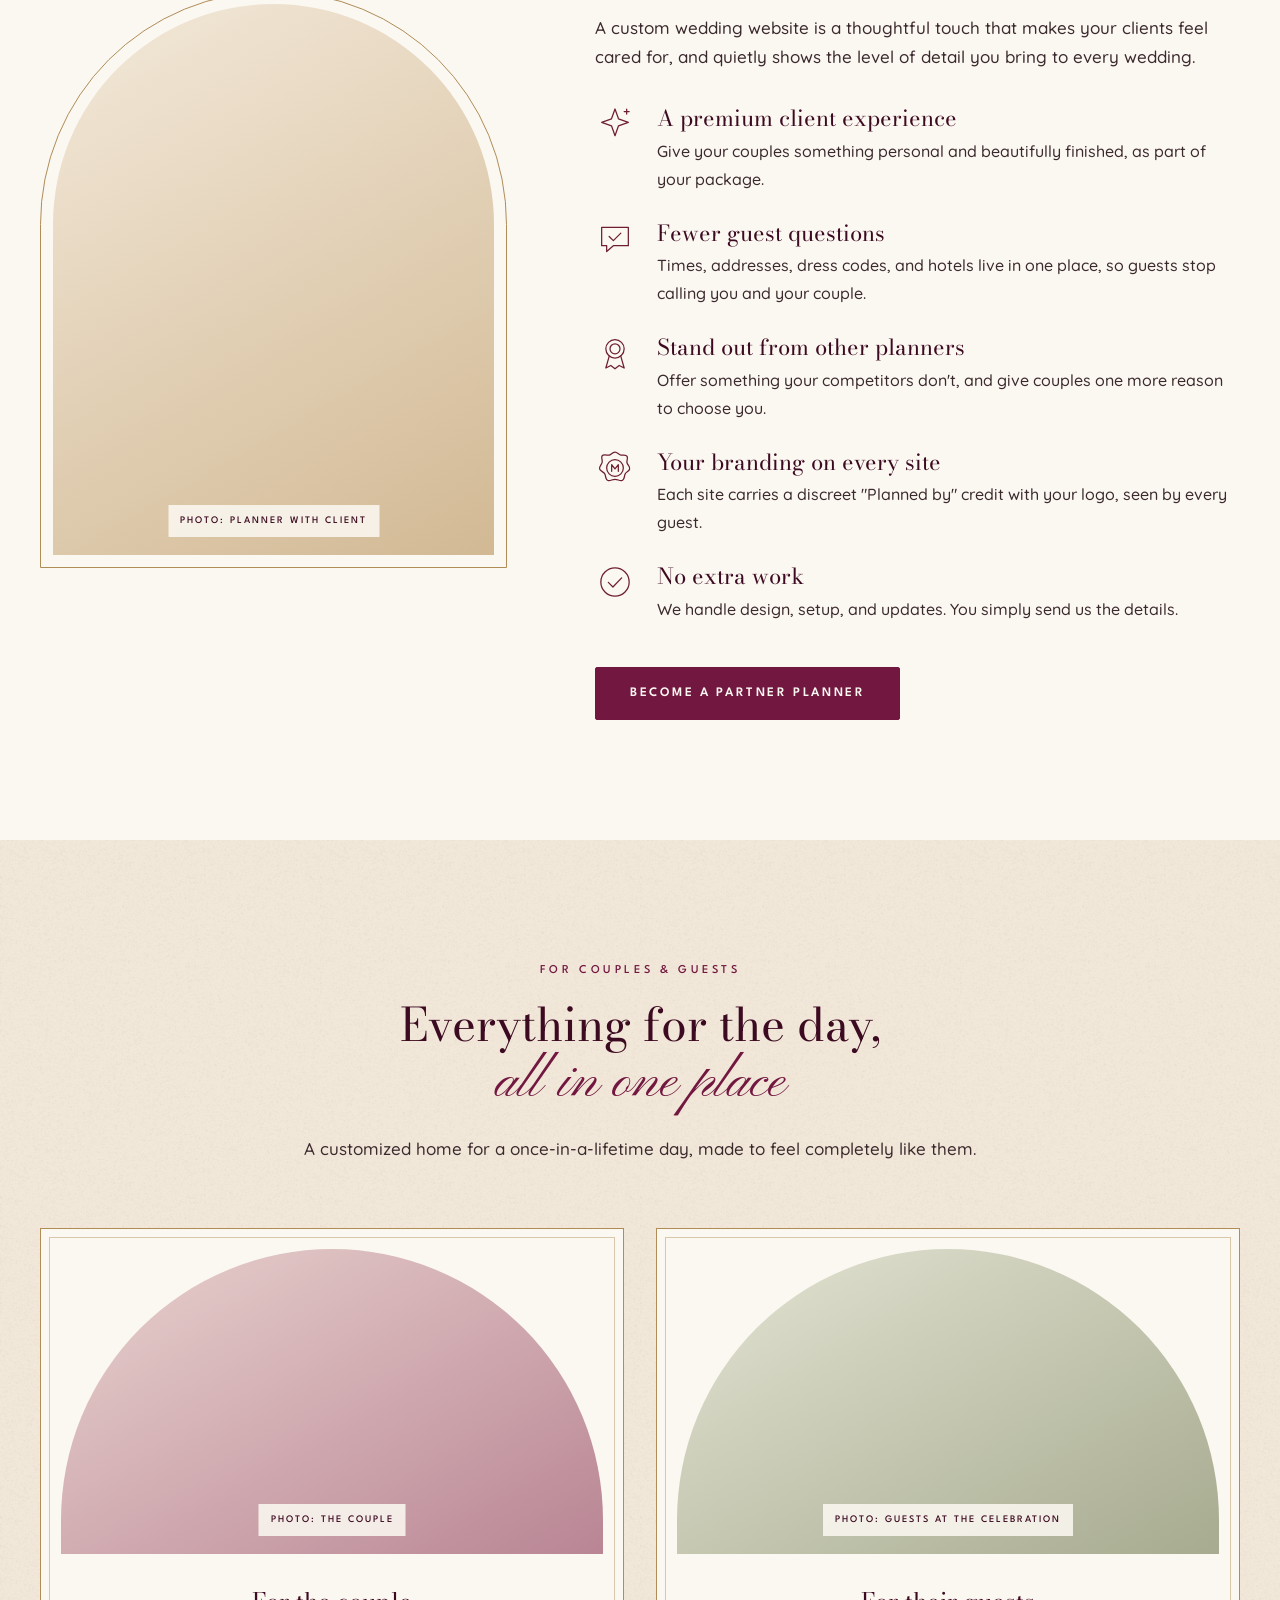
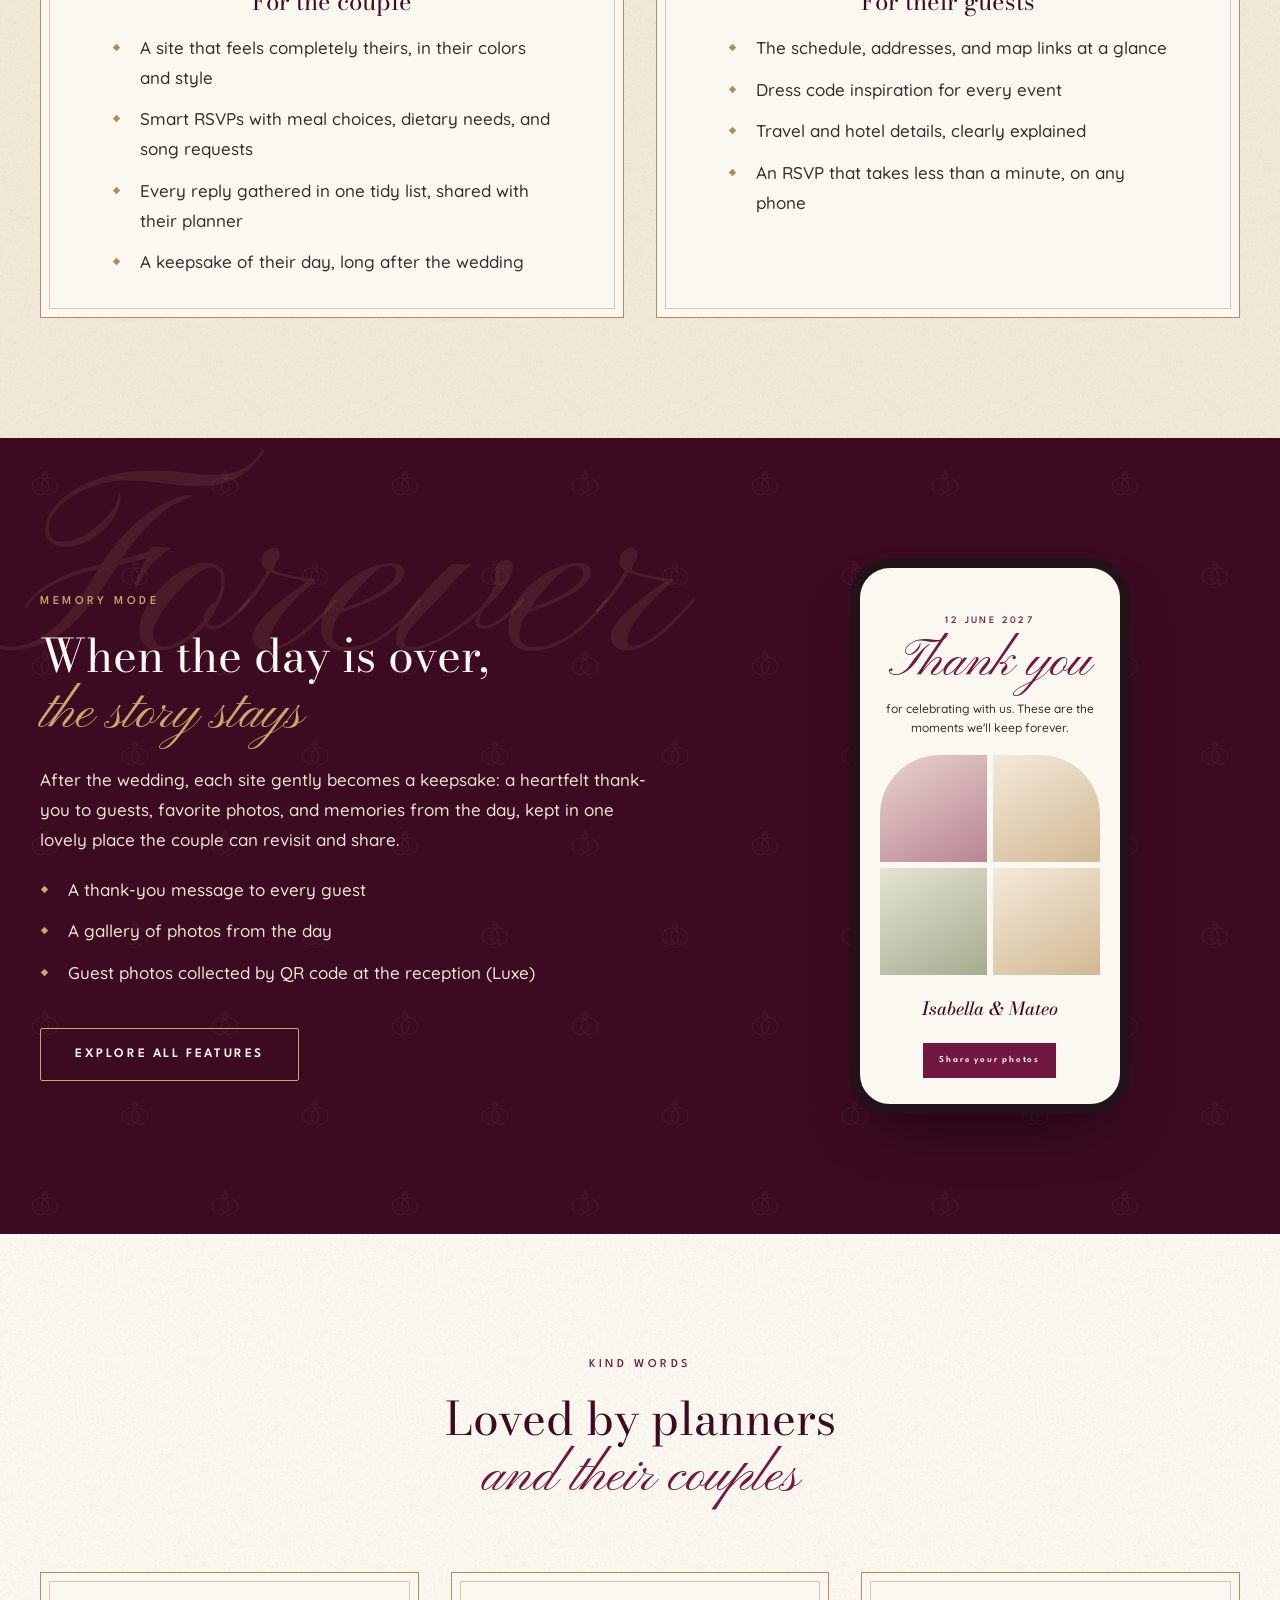
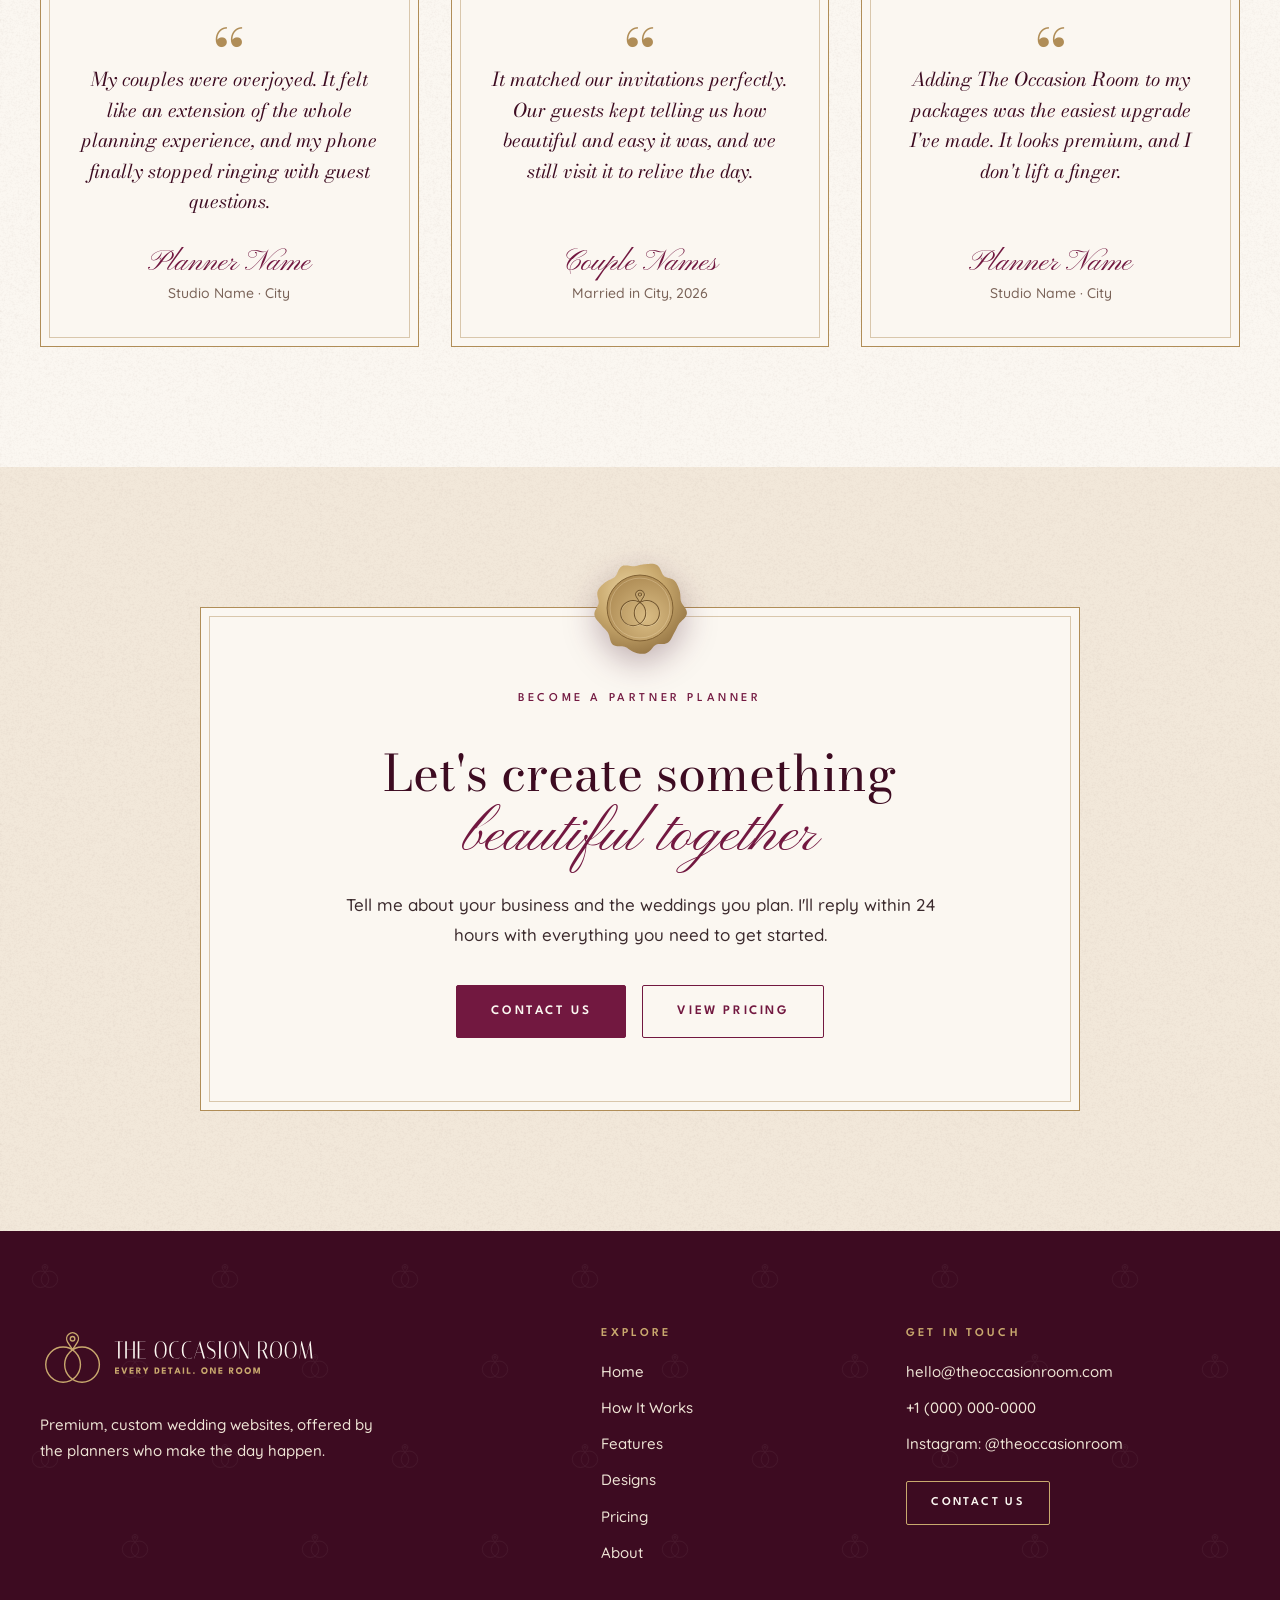
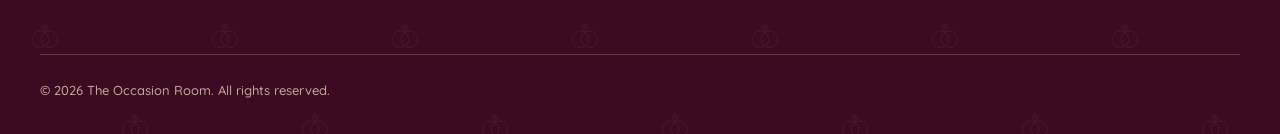
==== commit fd1525a0: "Restyle homepage in a premium stationery direction with the rings logo - brand/logo-rings/: vector r" ====
--- a/prototype/index.html
+++ b/prototype/index.html
@@ -13,13 +13,20 @@
 <a class="skip-link" href="#main">Skip to content</a>
 
 <!-- ============================================================
+     TOP BAR  (Elementor: part of the Header template)
+     ============================================================ -->
+<div class="top-bar">
+  <p>Now welcoming partner planners for 2027 weddings</p>
+</div>
+
+<!-- ============================================================
      HEADER  (Elementor: Theme Builder > Header, sticky)
      Row: Logo (Image) | Nav Menu (6 items) | Button "Contact Us"
      ============================================================ -->
 <header class="site-header">
   <div class="container header-inner">
     <a class="header-logo" href="index.html" aria-label="The Occasion Room, home">
-      <img src="assets/logo/occasion-room-horizontal.svg" alt="The Occasion Room" width="220" height="45">
+      <img src="assets/logo/rings-horizontal.svg" alt="The Occasion Room: Every detail. One room" width="240" height="52">
     </a>
 
     <nav class="main-nav" id="main-nav" aria-label="Main">
@@ -47,34 +54,34 @@
 
 <!-- ============================================================
      SECTION 1: HERO
-     Container boxed 1200 > 2 columns (52% / 48%), stacks on mobile
-     Left: eyebrow, H1, text, 2 buttons, 3 trust points
-     Right: device mockup image + live countdown card (overlapping)
-     ============================================================ -->
-<section class="section hero" aria-labelledby="hero-title">
-  <div class="container hero-grid">
-    <div class="hero-copy">
-      <p class="eyebrow">Custom wedding websites for planners</p>
-      <h1 id="hero-title">Bespoke wedding websites your couples will treasure</h1>
-      <p class="lead">Premium, custom-made wedding websites you offer as part of your planning packages. Every detail for guests and couples, all in one place, and a keepsake that lasts long after the last dance.</p>
-      <div class="btn-row">
-        <a class="btn btn-primary" href="contact.html">Become a Partner Planner</a>
-        <a class="btn btn-secondary" href="how-it-works.html">See How It Works</a>
-      </div>
-      <ul class="trust-points">
-        <li><img src="assets/icons/diamond.svg" alt="" width="10" height="10">Done for you</li>
-        <li><img src="assets/icons/diamond.svg" alt="" width="10" height="10">Your branding on every site</li>
-        <li><img src="assets/icons/diamond.svg" alt="" width="10" height="10">Made for phones first</li>
-      </ul>
-    </div>
-
+     Deep Wine + rings pattern. Centered text column, then the device
+     mockup, which overlaps into the next section on desktop.
+     ============================================================ -->
+<section class="hero bg-wine" aria-labelledby="hero-title">
+  <div class="container hero-inner">
+    <img class="hero-seal" src="assets/images/wax-seal.svg" alt="" width="96" height="96">
+    <p class="eyebrow eyebrow-gold">Custom wedding websites for planners</p>
+    <h1 id="hero-title">Bespoke wedding websites <span class="script">your couples will treasure</span></h1>
+    <p class="lead">Premium, custom-made wedding websites you offer as part of your planning packages. Every detail for guests and couples, all in one place, and a keepsake that lasts long after the last dance.</p>
+    <div class="btn-row btn-row-center">
+      <a class="btn btn-gold" href="contact.html">Become a Partner Planner</a>
+      <a class="btn btn-light" href="how-it-works.html">See How It Works</a>
+    </div>
+    <ul class="trust-points">
+      <li>Done for you</li>
+      <li>Your branding on every site</li>
+      <li>Made for phones first</li>
+    </ul>
+  </div>
+
+  <div class="container hero-visual-wrap">
     <div class="hero-visual">
-      <!-- Device mockup: export as one image for Elementor (assets/hero-mockup.png) -->
+      <!-- Device mockup: exported as one image for Elementor (assets/images/hero-mockup.png) -->
       <div class="devices" role="img" aria-label="A sample wedding website for Isabella and Mateo, shown on a laptop and a phone">
         <div class="laptop">
           <div class="laptop-screen">
             <div class="mini-site">
-              <div class="mini-nav"><span>I &amp; M</span><span class="mini-links">Our Story · Schedule · Travel · RSVP</span></div>
+              <div class="mini-nav"><span class="mini-mono">I &amp; M</span><span class="mini-links">Our Story · Schedule · Travel · RSVP</span></div>
               <div class="mini-hero photo photo-rose">
                 <div class="mini-hero-text">
                   <p class="mini-kicker">We're getting married</p>
@@ -103,9 +110,10 @@
         </div>
       </div>
 
-      <!-- Live countdown card (Elementor: Countdown widget inside a small card container) -->
-      <div class="countdown-card" aria-label="Live countdown to Isabella and Mateo's wedding">
-        <p class="countdown-label">Isabella &amp; Mateo's big day</p>
+      <!-- Live countdown card (Elementor: Countdown widget inside an invitation-style card) -->
+      <div class="countdown-card framed" aria-label="Live countdown to Isabella and Mateo's wedding">
+        <p class="countdown-label">Isabella &amp; Mateo</p>
+        <p class="countdown-sub">Counting down to the big day</p>
         <div class="countdown" data-countdown="2027-06-12T16:00:00">
           <div><span data-unit="days">000</span><small>Days</small></div>
           <div><span data-unit="hours">00</span><small>Hours</small></div>
@@ -118,28 +126,40 @@
 </section>
 
 <!-- ============================================================
-     SECTION 2: HOW IT WORKS (3 steps)
-     Background: Champagne. Centered heading, 3 columns, 1 text button
-     ============================================================ -->
-<section class="section bg-champagne" aria-labelledby="how-title">
+     SECTION 2: STATEMENT
+     Ivory + paper texture. One centered editorial sentence.
+     ============================================================ -->
+<section class="section statement texture" aria-label="Our philosophy">
+  <div class="container statement-inner">
+    <div class="ornament" aria-hidden="true"><span></span><img src="assets/icons/diamond.svg" alt="" width="10" height="10"><span></span></div>
+    <p class="statement-text">A wedding website should feel like the invitation: considered, personal, and unmistakably theirs.</p>
+    <p class="statement-sign script">Every detail. One room.</p>
+  </div>
+</section>
+
+<!-- ============================================================
+     SECTION 3: HOW IT WORKS (3 invitation cards)
+     Champagne + paper texture
+     ============================================================ -->
+<section class="section bg-champagne texture" aria-labelledby="how-title">
   <div class="container">
     <div class="section-head">
       <p class="eyebrow">How it works</p>
-      <h2 id="how-title">Effortless for you. Unforgettable for them.</h2>
+      <h2 id="how-title">Effortless for you, <span class="script">unforgettable for them</span></h2>
     </div>
     <ol class="steps">
-      <li class="step">
-        <span class="step-number" aria-hidden="true">01</span>
+      <li class="step framed">
+        <span class="step-number" aria-hidden="true">I</span>
         <h3>You partner with us</h3>
         <p>Add a custom wedding website to your planning packages. Send us your couple's details and we take it from there.</p>
       </li>
-      <li class="step">
-        <span class="step-number" aria-hidden="true">02</span>
+      <li class="step framed">
+        <span class="step-number" aria-hidden="true">II</span>
         <h3>We design and build each site</h3>
         <p>Every site is personalized to the couple's style, colors, and story, with your branding included. No templates, no extra work for you.</p>
       </li>
-      <li class="step">
-        <span class="step-number" aria-hidden="true">03</span>
+      <li class="step framed">
+        <span class="step-number" aria-hidden="true">III</span>
         <h3>Guests RSVP, the couple keeps the memory</h3>
         <p>Guests find every detail and reply in moments. After the wedding, the site becomes a keepsake the couple can return to for years.</p>
       </li>
@@ -151,19 +171,21 @@
 </section>
 
 <!-- ============================================================
-     SECTION 3: FOR PLANNERS (5 benefits)
-     2 columns (42% / 58%): photo left, heading + icon list right
+     SECTION 4: FOR PLANNERS (5 benefits)
+     2 columns (42% / 58%): arch photo left, heading + icon list right
      ============================================================ -->
 <section class="section" aria-labelledby="planners-title">
   <div class="container split">
     <div class="split-media">
-      <div class="photo photo-champagne photo-tall" role="img" aria-label="Photo placeholder: a wedding planner reviewing a couple's wedding website on a tablet">
-        <span class="photo-note">Photo: planner with client, reviewing the site</span>
+      <div class="arch-frame">
+        <div class="photo photo-champagne arch-photo" role="img" aria-label="Photo placeholder: a wedding planner reviewing a couple's wedding website on a tablet">
+          <span class="photo-note">Photo: planner with client</span>
+        </div>
       </div>
     </div>
     <div class="split-copy">
       <p class="eyebrow">For wedding planners</p>
-      <h2 id="planners-title">Make your service look even more polished</h2>
+      <h2 id="planners-title">Make your service look <span class="script">even more polished</span></h2>
       <p>A custom wedding website is a thoughtful touch that makes your clients feel cared for, and quietly shows the level of detail you bring to every wedding.</p>
       <ul class="benefits">
         <li>
@@ -193,19 +215,19 @@
 </section>
 
 <!-- ============================================================
-     SECTION 4: FOR COUPLES & GUESTS
-     Background: Champagne. Centered heading, 2 cards side by side
-     ============================================================ -->
-<section class="section bg-champagne" aria-labelledby="couples-title">
+     SECTION 5: FOR COUPLES & GUESTS
+     Champagne + paper texture. 2 invitation cards with arch photos
+     ============================================================ -->
+<section class="section bg-champagne texture" aria-labelledby="couples-title">
   <div class="container">
     <div class="section-head">
       <p class="eyebrow">For couples &amp; guests</p>
-      <h2 id="couples-title">Everything for the day, all in one place</h2>
+      <h2 id="couples-title">Everything for the day, <span class="script">all in one place</span></h2>
       <p>A customized home for a once-in-a-lifetime day, made to feel completely like them.</p>
     </div>
     <div class="cards-2">
-      <article class="card">
-        <div class="photo photo-rose photo-card" role="img" aria-label="Photo placeholder: a couple smiling together outdoors">
+      <article class="card framed">
+        <div class="photo photo-rose card-photo" role="img" aria-label="Photo placeholder: a couple smiling together outdoors">
           <span class="photo-note">Photo: the couple</span>
         </div>
         <div class="card-body">
@@ -218,8 +240,8 @@
           </ul>
         </div>
       </article>
-      <article class="card">
-        <div class="photo photo-sage photo-card" role="img" aria-label="Photo placeholder: wedding guests checking the schedule on a phone">
+      <article class="card framed">
+        <div class="photo photo-sage card-photo" role="img" aria-label="Photo placeholder: wedding guests checking the schedule on a phone">
           <span class="photo-note">Photo: guests at the celebration</span>
         </div>
         <div class="card-body">
@@ -237,14 +259,16 @@
 </section>
 
 <!-- ============================================================
-     SECTION 5: MEMORY MODE
-     Background: Deep Wine. 2 columns: text left, phone image right
-     ============================================================ -->
-<section class="section bg-wine" aria-labelledby="memory-title">
+     SECTION 6: MEMORY MODE
+     Deep Wine + rings pattern, oversized faint script word behind.
+     2 columns: text left, phone image right
+     ============================================================ -->
+<section class="section bg-wine memory" aria-labelledby="memory-title">
+  <p class="memory-word" aria-hidden="true">Forever</p>
   <div class="container split split-reverse">
     <div class="split-copy">
       <p class="eyebrow eyebrow-gold">Memory mode</p>
-      <h2 id="memory-title">When the day is over, the story stays</h2>
+      <h2 id="memory-title">When the day is over, <span class="script">the story stays</span></h2>
       <p>After the wedding, each site gently becomes a keepsake: a heartfelt thank-you to guests, favorite photos, and memories from the day, kept in one lovely place the couple can revisit and share.</p>
       <ul class="check-list check-list-light">
         <li>A thank-you message to every guest</li>
@@ -254,7 +278,7 @@
       <a class="btn btn-light" href="features.html">Explore All Features</a>
     </div>
     <div class="split-media memory-visual">
-      <!-- Export as one image for Elementor (assets/memory-mockup.png) -->
+      <!-- Exported as one image for Elementor (assets/images/memory-mockup.png) -->
       <div class="phone phone-solo" role="img" aria-label="A wedding website in memory mode, showing a thank-you message and photos">
         <div class="phone-screen">
           <p class="mini-kicker">12 June 2027</p>
@@ -275,27 +299,27 @@
 </section>
 
 <!-- ============================================================
-     SECTION 6: TESTIMONIALS (placeholders)
-     Centered heading, 3 quote cards
-     ============================================================ -->
-<section class="section" aria-labelledby="kind-words-title">
+     SECTION 7: TESTIMONIALS (placeholders)
+     Ivory + paper texture, 3 framed quote cards
+     ============================================================ -->
+<section class="section texture" aria-labelledby="kind-words-title">
   <div class="container">
     <div class="section-head">
       <p class="eyebrow">Kind words</p>
-      <h2 id="kind-words-title">Loved by planners and their couples</h2>
+      <h2 id="kind-words-title">Loved by planners <span class="script">and their couples</span></h2>
     </div>
     <div class="cards-3">
-      <figure class="quote">
+      <figure class="quote framed">
         <span class="quote-mark" aria-hidden="true">“</span>
         <blockquote>My couples were overjoyed. It felt like an extension of the whole planning experience, and my phone finally stopped ringing with guest questions.</blockquote>
         <figcaption><strong>Planner Name</strong>Studio Name · City</figcaption>
       </figure>
-      <figure class="quote">
+      <figure class="quote framed">
         <span class="quote-mark" aria-hidden="true">“</span>
         <blockquote>It matched our invitations perfectly. Our guests kept telling us how beautiful and easy it was, and we still visit it to relive the day.</blockquote>
         <figcaption><strong>Couple Names</strong>Married in City, 2026</figcaption>
       </figure>
-      <figure class="quote">
+      <figure class="quote framed">
         <span class="quote-mark" aria-hidden="true">“</span>
         <blockquote>Adding The Occasion Room to my packages was the easiest upgrade I've made. It looks premium, and I don't lift a finger.</blockquote>
         <figcaption><strong>Planner Name</strong>Studio Name · City</figcaption>
@@ -305,18 +329,20 @@
 </section>
 
 <!-- ============================================================
-     SECTION 7: FINAL CALL TO ACTION (repeat on every page)
-     Background: Champagne with gold ampersand mark, centered
-     ============================================================ -->
-<section class="section cta" aria-labelledby="cta-title">
-  <div class="container cta-inner">
-    <img class="cta-mark" src="assets/logo/mark-ampersand.svg" alt="" width="56" height="66">
-    <p class="eyebrow">Become a partner planner</p>
-    <h2 id="cta-title">Let's create something beautiful together</h2>
-    <p>Tell me about your business and the weddings you plan. I'll reply within 24 hours with everything you need to get started.</p>
-    <div class="btn-row btn-row-center">
-      <a class="btn btn-primary" href="contact.html">Contact Us</a>
-      <a class="btn btn-secondary" href="pricing.html">View Pricing</a>
+     SECTION 8: FINAL CALL TO ACTION (repeat on every page)
+     Champagne + texture. Framed invitation card with a wax seal on its top edge
+     ============================================================ -->
+<section class="section cta bg-champagne texture" aria-labelledby="cta-title">
+  <div class="container">
+    <div class="cta-card framed">
+      <img class="cta-seal" src="assets/images/wax-seal.svg" alt="" width="104" height="104">
+      <p class="eyebrow">Become a partner planner</p>
+      <h2 id="cta-title">Let's create something <span class="script">beautiful together</span></h2>
+      <p>Tell me about your business and the weddings you plan. I'll reply within 24 hours with everything you need to get started.</p>
+      <div class="btn-row btn-row-center">
+        <a class="btn btn-primary" href="contact.html">Contact Us</a>
+        <a class="btn btn-secondary" href="pricing.html">View Pricing</a>
+      </div>
     </div>
   </div>
 </section>
@@ -325,12 +351,12 @@
 
 <!-- ============================================================
      FOOTER  (Elementor: Theme Builder > Footer)
-     Background: Deep Wine. 3 columns + bottom bar
-     ============================================================ -->
-<footer class="site-footer">
+     Deep Wine + rings pattern. 3 columns + bottom bar
+     ============================================================ -->
+<footer class="site-footer bg-wine">
   <div class="container footer-grid">
     <div class="footer-brand">
-      <img src="assets/logo/occasion-room-horizontal-light.svg" alt="The Occasion Room" width="240" height="49">
+      <img src="assets/logo/rings-horizontal-light.svg" alt="The Occasion Room: Every detail. One room" width="280" height="60">
       <p>Premium, custom wedding websites, offered by the planners who make the day happen.</p>
     </div>
     <nav class="footer-col" aria-label="Footer">
--- a/prototype/css/style.css
+++ b/prototype/css/style.css
@@ -5,35 +5,39 @@
    ========================================================================== */
 
 /* Fonts (self-hosted copies of the Google Fonts; Elementor loads the same fonts from Google) */
-@font-face { font-family: "Italiana"; src: url("../assets/fonts/italiana.woff2") format("woff2"); font-weight: 400; font-display: swap; }
+@font-face { font-family: "Bodoni Moda"; src: url("../assets/fonts/bodoni-moda.woff2") format("woff2"); font-weight: 400 700; font-style: normal; font-display: swap; }
+@font-face { font-family: "Bodoni Moda"; src: url("../assets/fonts/bodoni-moda-italic.woff2") format("woff2"); font-weight: 400 700; font-style: italic; font-display: swap; }
+@font-face { font-family: "Pinyon Script"; src: url("../assets/fonts/pinyon-script.woff2") format("woff2"); font-weight: 400; font-display: swap; }
 @font-face { font-family: "League Spartan"; src: url("../assets/fonts/league-spartan.woff2") format("woff2"); font-weight: 100 900; font-display: swap; }
 @font-face { font-family: "Quicksand"; src: url("../assets/fonts/quicksand.woff2") format("woff2"); font-weight: 300 700; font-display: swap; }
 
 :root {
   /* Colors */
   --ivory: #FBF7F1;       /* page background */
-  --champagne: #F2E8DA;   /* alternate section background, cards on ivory */
-  --line: #DCCBB8;        /* borders and dividers */
+  --champagne: #F2E8DA;   /* alternate section background */
+  --cream: #EFE5D6;       /* logo line color, light text on Deep Wine */
+  --line: #DCCBB8;        /* neutral borders and dividers */
   --taupe: #7A6358;       /* muted text, captions */
   --text: #3B2A2D;        /* body text */
-  --deep-wine: #3F0E18;   /* headings, dark sections, footer */
-  --wine: #6E1F2F;        /* accent: buttons, links, icons */
-  --wine-hover: #561623;  /* button hover */
-  --gold: #B08D57;        /* decorative accents on light backgrounds (never body text) */
-  --soft-gold: #C9A96E;   /* accents and small text on Deep Wine */
+  --deep-wine: #3D0B21;   /* headings, dark sections, footer */
+  --wine: #721840;        /* accent (logo color): buttons, links, icons, script on light */
+  --wine-hover: #5A1232;  /* button hover */
+  --gold: #B08D57;        /* frames, ornaments, numerals on light (never body text) */
+  --soft-gold: #C9A96E;   /* script, eyebrows, buttons on Deep Wine */
 
   /* Fonts */
-  --font-display: "Italiana", "Cormorant Garamond", Georgia, serif;
+  --font-display: "Bodoni Moda", "Didot", Georgia, serif;
+  --font-script: "Pinyon Script", cursive;
   --font-label: "League Spartan", system-ui, sans-serif;
   --font-body: "Quicksand", system-ui, sans-serif;
 
   /* Layout */
   --container: 1200px;
   --gutter: 24px;
-  --section-y: 112px;
-  --radius: 4px;
-  --radius-card: 8px;
-  --shadow: 0 18px 40px -24px rgba(63, 14, 24, 0.35);
+  --section-y: 120px;
+  --radius: 2px;
+  --frame-inset: 8px;
+  --shadow: 0 24px 50px -28px rgba(61, 11, 33, 0.45);
 }
 
 *, *::before, *::after { box-sizing: border-box; }
@@ -47,8 +51,10 @@
   font-family: var(--font-body);
   font-weight: 500;
   font-size: 17px;
-  line-height: 1.7;
+  line-height: 1.75;
   -webkit-font-smoothing: antialiased;
+  /* Match how Elementor serves Bodoni Moda (standard optical size, sturdier hairlines) */
+  font-optical-sizing: none;
 }
 
 img { max-width: 100%; height: auto; display: block; }
@@ -60,11 +66,23 @@
   font-weight: 400;
   color: var(--deep-wine);
   margin: 0 0 20px;
+  line-height: 1.12;
+}
+h1 { font-size: 64px; font-weight: 500; line-height: 1.05; text-transform: uppercase; letter-spacing: 0.01em; }
+h2 { font-size: 46px; }
+h3 { font-size: 24px; line-height: 1.3; margin-bottom: 10px; }
+
+/* Script accent line inside a heading (Elementor: <span class="script"> + global CSS) */
+.script {
+  display: block;
+  font-family: var(--font-script);
+  font-weight: 400;
+  font-size: 1.2em;
   line-height: 1.15;
-}
-h1 { font-size: 60px; line-height: 1.08; }
-h2 { font-size: 46px; }
-h3 { font-size: 26px; line-height: 1.25; margin-bottom: 10px; }
+  text-transform: none;
+  letter-spacing: 0;
+  color: var(--wine);
+}
 
 p { margin: 0 0 20px; }
 
@@ -74,7 +92,7 @@
 }
 .skip-link:focus { left: 8px; }
 
-:focus-visible { outline: 2px solid var(--wine); outline-offset: 3px; }
+:focus-visible { outline: 2px solid var(--gold); outline-offset: 3px; }
 
 .container {
   width: 100%;
@@ -83,17 +101,27 @@
   padding: 0 var(--gutter);
 }
 
-.section { padding: var(--section-y) 0; }
-.bg-champagne { background: var(--champagne); }
+.section { padding: var(--section-y) 0; position: relative; }
+
+/* Backgrounds */
+.texture { background-image: url("../assets/images/paper-texture.png"); }
+.bg-champagne { background-color: var(--champagne); }
+.bg-wine {
+  background-color: var(--deep-wine);
+  background-image: url("../assets/images/pattern-rings.svg");
+  color: var(--cream);
+}
+.bg-wine h1, .bg-wine h2, .bg-wine h3 { color: var(--ivory); }
+.bg-wine .script { color: var(--soft-gold); }
 
 .eyebrow {
   font-family: var(--font-label);
   font-weight: 500;
-  font-size: 13px;
-  letter-spacing: 0.2em;
+  font-size: 12px;
+  letter-spacing: 0.3em;
   text-transform: uppercase;
   color: var(--wine);
-  margin-bottom: 16px;
+  margin-bottom: 18px;
 }
 .eyebrow-gold { color: var(--soft-gold); }
 
@@ -102,24 +130,36 @@
 .section-head { text-align: center; max-width: 860px; margin: 0 auto 64px; }
 .section-head p:last-child { margin-bottom: 0; }
 .section-foot { text-align: center; margin-top: 56px; }
+
+/* Invitation frame: thin gold border + a second hairline inset 8px
+   (Elementor: outer container with border and 8px padding, inner container with border) */
+.framed { position: relative; border: 1px solid var(--gold); }
+.framed::before {
+  content: ""; position: absolute; inset: var(--frame-inset);
+  border: 1px solid rgba(176, 141, 87, 0.45); pointer-events: none;
+}
+
+/* Ornament: line, diamond, line */
+.ornament { display: flex; align-items: center; justify-content: center; gap: 14px; margin-bottom: 28px; }
+.ornament span { width: 64px; height: 1px; background: var(--gold); }
 
 /* ---------- Buttons ---------- */
 .btn {
   display: inline-block;
   font-family: var(--font-label);
   font-weight: 600;
-  font-size: 14px;
+  font-size: 13px;
   line-height: 1;
-  letter-spacing: 0.12em;
+  letter-spacing: 0.2em;
   text-transform: uppercase;
   text-decoration: none;
   text-align: center;
-  padding: 18px 30px;
+  padding: 19px 34px;
   border: 1px solid transparent;
   border-radius: var(--radius);
-  transition: background-color 0.25s ease, color 0.25s ease, border-color 0.25s ease;
-}
-.btn-sm { padding: 14px 22px; font-size: 13px; }
+  transition: background-color 0.3s ease, color 0.3s ease, border-color 0.3s ease;
+}
+.btn-sm { padding: 15px 24px; font-size: 12px; }
 
 .btn-primary { background: var(--wine); color: var(--ivory); border-color: var(--wine); }
 .btn-primary:hover { background: var(--wine-hover); border-color: var(--wine-hover); }
@@ -127,27 +167,37 @@
 .btn-secondary { background: transparent; color: var(--wine); border-color: var(--wine); }
 .btn-secondary:hover { background: var(--wine); color: var(--ivory); }
 
+.btn-gold { background: var(--soft-gold); color: var(--deep-wine); border-color: var(--soft-gold); }
+.btn-gold:hover { background: var(--cream); border-color: var(--cream); }
+
 .btn-light { background: transparent; color: var(--ivory); border-color: var(--soft-gold); }
 .btn-light:hover { background: var(--soft-gold); color: var(--deep-wine); }
 
 .btn-row { display: flex; flex-wrap: wrap; gap: 16px; }
 .btn-row-center { justify-content: center; }
 
-/* ---------- Header ---------- */
+/* ---------- Top bar + header ---------- */
+.top-bar {
+  background: var(--deep-wine); color: var(--soft-gold); text-align: center;
+  font-family: var(--font-label); font-weight: 500; font-size: 11px; letter-spacing: 0.3em; text-transform: uppercase;
+  padding: 12px var(--gutter);
+}
+.top-bar p { margin: 0; }
+
 .site-header {
   position: sticky; top: 0; z-index: 50;
-  background: rgba(251, 247, 241, 0.96);
+  background: rgba(251, 247, 241, 0.97);
   border-bottom: 1px solid var(--line);
 }
-.header-inner { display: flex; align-items: center; gap: 32px; height: 88px; }
-.header-logo img { width: 250px; }
+.header-inner { display: flex; align-items: center; gap: 32px; height: 92px; }
+.header-logo img { width: 240px; }
 .main-nav { margin-left: auto; }
-.main-nav ul { list-style: none; display: flex; gap: 32px; margin: 0; padding: 0; }
+.main-nav ul { list-style: none; display: flex; gap: 30px; margin: 0; padding: 0; }
 .main-nav a {
   font-family: var(--font-label);
   font-weight: 500;
-  font-size: 14px;
-  letter-spacing: 0.1em;
+  font-size: 13px;
+  letter-spacing: 0.16em;
   text-transform: uppercase;
   color: var(--text);
   text-decoration: none;
@@ -160,65 +210,73 @@
 
 /* ---------- Photo placeholders (replace with real images) ---------- */
 .photo { position: relative; overflow: hidden; background: var(--champagne); }
-.photo-rose { background: linear-gradient(150deg, #EAD6CF 0%, #C99A95 100%); }
-.photo-champagne { background: linear-gradient(150deg, #F3E9DA 0%, #D5BF9F 100%); }
-.photo-sage { background: linear-gradient(150deg, #E4E4D4 0%, #AEB197 100%); }
+.photo-rose { background: linear-gradient(150deg, #E9D3CF 0%, #B98594 100%); }
+.photo-champagne { background: linear-gradient(150deg, #F3E9DA 0%, #D2B994 100%); }
+.photo-sage { background: linear-gradient(150deg, #E4E4D4 0%, #A7AB8F 100%); }
 .photo-note {
-  position: absolute; left: 16px; bottom: 14px;
-  font-family: var(--font-label); font-size: 11px; letter-spacing: 0.14em; text-transform: uppercase;
-  color: var(--deep-wine); background: rgba(251, 247, 241, 0.85); padding: 6px 10px; border-radius: 2px;
-}
-.photo-tall { aspect-ratio: 4 / 5; border-radius: var(--radius-card); }
+  position: absolute; left: 50%; bottom: 18px; transform: translateX(-50%); white-space: nowrap;
+  font-family: var(--font-label); font-size: 10px; letter-spacing: 0.2em; text-transform: uppercase;
+  color: var(--deep-wine); background: rgba(251, 247, 241, 0.88); padding: 7px 12px;
+}
 
 /* ---------- 1. Hero ---------- */
-.hero { padding-top: 88px; }
-.hero-grid { display: grid; grid-template-columns: 52fr 48fr; gap: 56px; align-items: center; }
-.hero h1 { margin-bottom: 24px; }
-.hero .btn-row { margin: 32px 0 28px; }
-.trust-points { list-style: none; margin: 0; padding: 0; display: flex; flex-wrap: wrap; gap: 10px 28px; }
+.hero { padding: 88px 0 0; text-align: center; }
+.hero-inner { max-width: 900px; }
+.hero-seal { width: 96px; margin: 0 auto 28px; filter: drop-shadow(0 8px 14px rgba(0, 0, 0, 0.35)); }
+.hero h1 { margin-bottom: 28px; }
+.hero h1 .script { font-size: 1.22em; margin-top: 6px; }
+.hero .lead { max-width: 700px; margin: 0 auto; color: var(--cream); }
+.hero .btn-row { margin: 40px 0 28px; }
+.trust-points { list-style: none; margin: 0; padding: 0; display: flex; flex-wrap: wrap; justify-content: center; gap: 10px 36px; }
 .trust-points li {
   display: flex; align-items: center; gap: 10px;
-  font-family: var(--font-label); font-weight: 500; font-size: 13px; letter-spacing: 0.08em; text-transform: uppercase; color: var(--taupe);
-}
-
-.hero-visual { position: relative; padding-bottom: 40px; }
+  font-family: var(--font-label); font-weight: 500; font-size: 12px; letter-spacing: 0.16em; text-transform: uppercase; color: var(--cream);
+}
+.trust-points li::before { content: ""; width: 9px; height: 9px; background: url("../assets/icons/diamond-light.svg") center / contain no-repeat; }
+
+/* The mockup sits at the bottom of the hero and hangs into the next section */
+.hero-visual-wrap { margin-top: 72px; margin-bottom: -150px; position: relative; z-index: 2; }
+.hero-visual { position: relative; max-width: 900px; margin: 0 auto; }
 
 /* Device mockup: sized in container units so it scales as one picture */
-.devices { position: relative; container-type: inline-size; padding: 0 13% 9% 0; }
+.devices { position: relative; container-type: inline-size; padding: 0 13% 7% 0; color: var(--text); text-align: left; }
+.devices .mini-hero, .devices .phone-screen { text-align: center; }
 .laptop-screen {
-  border: 1.6cqw solid #2B1B1F; border-bottom-width: 2.4cqw;
+  border: 1.6cqw solid #24121A; border-bottom-width: 2.4cqw;
   border-radius: 2.4cqw 2.4cqw 0 0; aspect-ratio: 16 / 10; overflow: hidden; background: var(--ivory);
+  box-shadow: 0 30px 60px -30px rgba(0, 0, 0, 0.5);
 }
 .laptop-base {
   height: 2.4cqw; margin: 0 -7%; border-radius: 0 0 2cqw 2cqw;
-  background: linear-gradient(#E3D7CA, #C9B8A6);
+  background: linear-gradient(#E6DACC, #BFAE9A);
 }
 .mini-site { height: 100%; display: flex; flex-direction: column; }
 .mini-nav {
   display: flex; justify-content: space-between; align-items: center;
-  padding: 1.6cqw 2.8cqw; font-family: var(--font-display); font-size: 2.4cqw; color: var(--deep-wine);
-}
-.mini-links { font-family: var(--font-label); font-size: 1.3cqw; letter-spacing: 0.12em; text-transform: uppercase; color: var(--taupe); }
+  padding: 1.6cqw 2.8cqw; color: var(--deep-wine);
+}
+.mini-mono { font-family: var(--font-display); font-size: 2.2cqw; letter-spacing: 0.1em; }
+.mini-links { font-family: var(--font-label); font-size: 1.2cqw; letter-spacing: 0.16em; text-transform: uppercase; color: var(--taupe); }
 .mini-hero { flex: 1; display: flex; align-items: center; justify-content: center; text-align: center; }
-.mini-hero-text { background: rgba(251, 247, 241, 0.88); padding: 3cqw 6cqw; }
-.mini-kicker { font-family: var(--font-label); font-size: 1.3cqw; letter-spacing: 0.2em; text-transform: uppercase; color: var(--wine); margin: 0 0 0.8cqw; }
-.mini-names { font-family: var(--font-display); font-size: 5.4cqw; line-height: 1.1; color: var(--deep-wine); margin: 0 0 0.8cqw; }
-.mini-date { font-size: 1.5cqw; color: var(--text); margin: 0 0 1.6cqw; }
+.mini-hero-text { background: rgba(251, 247, 241, 0.9); padding: 3cqw 7cqw; outline: 1px solid rgba(176, 141, 87, 0.7); outline-offset: -1cqw; }
+.mini-kicker { font-family: var(--font-label); font-size: 1.2cqw; letter-spacing: 0.24em; text-transform: uppercase; color: var(--wine); margin: 0 0 0.6cqw; }
+.mini-names { font-family: var(--font-script); font-size: 6.4cqw; line-height: 1.15; color: var(--deep-wine); margin: 0 0 0.6cqw; }
+.mini-date { font-family: var(--font-display); font-style: italic; font-size: 1.6cqw; color: var(--text); margin: 0 0 1.8cqw; }
 .mini-btn {
   display: inline-block; background: var(--wine); color: var(--ivory);
-  font-family: var(--font-label); font-weight: 600; font-size: 1.3cqw; letter-spacing: 0.16em;
-  padding: 1cqw 2.8cqw; border-radius: 0.4cqw;
+  font-family: var(--font-label); font-weight: 600; font-size: 1.2cqw; letter-spacing: 0.2em;
+  padding: 1cqw 3cqw;
 }
 
 .phone {
   position: absolute; right: 0; bottom: 0; width: 31%;
-  aspect-ratio: 9 / 19; border: 1.6cqw solid #2B1B1F; border-radius: 5cqw;
+  aspect-ratio: 9 / 19; border: 1.6cqw solid #24121A; border-radius: 5cqw;
   background: var(--ivory); overflow: hidden; box-shadow: var(--shadow);
 }
 .phone-screen { padding: 5cqw 2.8cqw 3cqw; text-align: center; }
-.phone-title { font-family: var(--font-display); font-size: 5cqw; line-height: 1.1; color: var(--deep-wine); margin: 0 0 2cqw; }
+.phone-title { font-family: var(--font-display); font-size: 4.4cqw; line-height: 1.1; letter-spacing: 0.08em; color: var(--deep-wine); margin: 0 0 2cqw; }
 .phone-field {
-  border: 1px solid var(--line); border-radius: 0.6cqw; padding: 1.2cqw; margin-bottom: 1.6cqw;
+  border: 1px solid var(--line); padding: 1.2cqw; margin-bottom: 1.6cqw;
   font-size: 1.4cqw; color: var(--taupe); text-align: left; background: #fff;
 }
 .phone-guest {
@@ -226,103 +284,118 @@
   border-bottom: 1px solid var(--line); font-size: 1.4cqw; color: var(--text);
 }
 .tick { color: var(--wine); font-weight: 600; }
-.phone-label { font-family: var(--font-label); font-size: 1.2cqw; letter-spacing: 0.14em; text-transform: uppercase; color: var(--taupe); margin: 2cqw 0 1cqw; text-align: left; }
-.phone-pill-row { display: flex; gap: 0.8cqw; margin-bottom: 2.4cqw; }
+.phone-label { font-family: var(--font-label); font-size: 1.1cqw; letter-spacing: 0.16em; text-transform: uppercase; color: var(--taupe); margin: 2cqw 0 1cqw; text-align: left; }
+.phone-pill-row { display: flex; gap: 0.8cqw; margin-bottom: 1.6cqw; }
 .phone-pill { flex: 1; border: 1px solid var(--line); border-radius: 3cqw; font-size: 1.3cqw; padding: 0.7cqw 0; }
 .phone-pill.is-on { border-color: var(--wine); background: var(--wine); color: var(--ivory); }
 .mini-btn-block { display: block; }
 
 .countdown-card {
-  position: absolute; left: -32px; bottom: 0;
-  background: #fff; border: 1px solid var(--line); border-radius: var(--radius-card);
-  box-shadow: var(--shadow); padding: 18px 24px 16px; text-align: center;
-}
-.countdown-label {
-  font-family: var(--font-label); font-weight: 500; font-size: 11px; letter-spacing: 0.18em; text-transform: uppercase;
-  color: var(--wine); margin: 0 0 8px;
-}
-.countdown { display: flex; gap: 18px; }
+  position: absolute; left: -48px; bottom: -24px; color: var(--text);
+  background: var(--ivory); box-shadow: var(--shadow); padding: 24px 32px 22px; text-align: center; z-index: 3;
+}
+.countdown-label { font-family: var(--font-script); font-size: 30px; line-height: 1.1; color: var(--wine); margin: 0; }
+.countdown-sub {
+  font-family: var(--font-label); font-weight: 500; font-size: 10px; letter-spacing: 0.24em; text-transform: uppercase;
+  color: var(--taupe); margin: 2px 0 12px;
+}
+.countdown { display: flex; justify-content: center; gap: 20px; }
 .countdown div { min-width: 44px; }
-.countdown span { display: block; font-family: var(--font-body); font-weight: 500; font-size: 32px; line-height: 1; color: var(--deep-wine); font-variant-numeric: tabular-nums; }
-.countdown small { display: block; margin-top: 6px; font-family: var(--font-label); font-size: 10px; letter-spacing: 0.16em; text-transform: uppercase; color: var(--taupe); }
-
-/* ---------- 2. Steps ---------- */
-.steps { list-style: none; margin: 0; padding: 0; display: grid; grid-template-columns: repeat(3, 1fr); gap: 40px; }
-.step { text-align: center; padding: 0 12px; }
+.countdown span { display: block; font-family: var(--font-display); font-weight: 500; font-size: 34px; line-height: 1; color: var(--deep-wine); font-variant-numeric: lining-nums tabular-nums; }
+.countdown small { display: block; margin-top: 8px; font-family: var(--font-label); font-size: 10px; letter-spacing: 0.2em; text-transform: uppercase; color: var(--taupe); }
+
+/* ---------- 2. Statement ---------- */
+.statement { padding-top: calc(var(--section-y) + 150px); }
+.statement-inner { max-width: 900px; text-align: center; }
+.statement-text { font-family: var(--font-display); font-style: italic; font-weight: 400; font-size: 36px; line-height: 1.35; color: var(--deep-wine); margin-bottom: 20px; }
+.statement-sign { font-size: 38px; margin: 0; }
+
+/* ---------- 3. Steps ---------- */
+.steps { list-style: none; margin: 0; padding: 0; display: grid; grid-template-columns: repeat(3, 1fr); gap: 32px; }
+.step { background: var(--ivory); text-align: center; padding: 56px 36px 48px; }
 .step-number {
-  display: block; font-family: var(--font-display); font-size: 56px; line-height: 1; color: var(--gold); margin-bottom: 20px;
-}
-.step-number::after { content: ""; display: block; width: 40px; height: 1px; background: var(--gold); margin: 20px auto 0; }
+  display: block; font-family: var(--font-display); font-weight: 500; font-size: 40px; line-height: 1; letter-spacing: 0.08em; color: var(--gold); margin-bottom: 18px;
+}
+.step-number::after { content: ""; display: block; width: 9px; height: 9px; margin: 18px auto 0; background: url("../assets/icons/diamond.svg") center / contain no-repeat; }
 .step p { margin: 0; }
 
-/* ---------- 3. Split layout (planners, memory mode) ---------- */
-.split { display: grid; grid-template-columns: 42fr 58fr; gap: 80px; align-items: center; }
+/* ---------- 4. Split layout (planners, memory mode) ---------- */
+.split { display: grid; grid-template-columns: 42fr 58fr; gap: 88px; align-items: center; }
 .split-reverse { grid-template-columns: 55fr 45fr; }
-.benefits { list-style: none; margin: 32px 0 40px; padding: 0; display: grid; gap: 24px; }
-.benefits li { display: flex; gap: 20px; align-items: flex-start; }
+.arch-frame { border: 1px solid var(--gold); border-radius: 400px 400px 0 0; padding: 12px; }
+.arch-photo { aspect-ratio: 4 / 5; border-radius: 400px 400px 0 0; }
+.benefits { list-style: none; margin: 32px 0 44px; padding: 0; display: grid; gap: 26px; }
+.benefits li { display: flex; gap: 22px; align-items: flex-start; }
 .benefits img { flex: none; width: 40px; height: 40px; }
-.benefits h3 { font-size: 24px; margin-bottom: 4px; }
+.benefits h3 { font-size: 22px; margin-bottom: 4px; }
 .benefits p { margin: 0; font-size: 16px; }
 
-/* ---------- 4. Cards ---------- */
+/* ---------- 5. Cards ---------- */
 .cards-2 { display: grid; grid-template-columns: 1fr 1fr; gap: 32px; }
-.card { background: var(--ivory); border: 1px solid var(--line); border-radius: var(--radius-card); overflow: hidden; }
-.photo-card { aspect-ratio: 16 / 9; }
-.card-body { padding: 36px 40px 40px; }
-.check-list { list-style: none; margin: 16px 0 0; padding: 0; display: grid; gap: 12px; }
+.card { background: var(--ivory); padding: 20px; }
+.card-photo { aspect-ratio: 16 / 9; border-radius: 300px 300px 0 0; }
+.card-body { padding: 32px 24px 20px; text-align: center; }
+.check-list { list-style: none; margin: 16px 0 0; padding: 0; display: grid; gap: 12px; text-align: left; }
+.card .check-list { max-width: 440px; margin: 16px auto 0; }
 .check-list li { position: relative; padding-left: 28px; }
 .check-list li::before {
-  content: ""; position: absolute; left: 0; top: 9px; width: 10px; height: 10px;
+  content: ""; position: absolute; left: 0; top: 10px; width: 9px; height: 9px;
   background: url("../assets/icons/diamond.svg") center / contain no-repeat;
 }
 .check-list-light li::before { background-image: url("../assets/icons/diamond-light.svg"); }
 
-/* ---------- 5. Memory mode ---------- */
-.bg-wine { background: var(--deep-wine); color: #EFE4D6; }
-.bg-wine h2 { color: var(--ivory); }
-.bg-wine .check-list { margin: 8px 0 40px; }
-.memory-visual { display: flex; justify-content: center; container-type: inline-size; }
-.phone-solo { position: relative; width: 280px; max-width: 76%; aspect-ratio: auto; border-width: 10px; border-radius: 40px; box-shadow: 0 30px 60px -30px rgba(0, 0, 0, 0.6); }
-.phone-solo .phone-screen { padding: 44px 20px 24px; }
-.phone-solo .mini-kicker { font-size: 10px; margin-bottom: 8px; }
-.phone-solo .phone-title { font-size: 40px; margin-bottom: 10px; }
+/* ---------- 6. Memory mode ---------- */
+.memory { overflow: hidden; }
+.memory-word {
+  position: absolute; left: -20px; top: 20px; margin: 0; pointer-events: none;
+  font-family: var(--font-script); font-size: 260px; line-height: 1; color: rgba(201, 169, 110, 0.1);
+}
+.memory .container { position: relative; }
+.memory .check-list { margin: 8px 0 40px; }
+.memory-visual { display: flex; justify-content: center; }
+.phone-solo { position: relative; width: 280px; max-width: 76%; aspect-ratio: auto; border-width: 10px; border-radius: 40px; box-shadow: 0 30px 60px -30px rgba(0, 0, 0, 0.7); }
+.phone-solo .phone-screen { padding: 44px 20px 26px; }
+.phone-solo .mini-kicker { font-size: 10px; margin-bottom: 4px; }
+.phone-solo .phone-title { font-family: var(--font-script); font-size: 52px; letter-spacing: 0; color: var(--wine); margin-bottom: 8px; }
 .phone-text { font-size: 12px; line-height: 1.6; color: var(--text); margin: 0 0 18px; }
 .phone-gallery { display: grid; grid-template-columns: 1fr 1fr; gap: 6px; margin-bottom: 18px; }
-.phone-gallery .photo { aspect-ratio: 1; border-radius: 4px; }
-.phone-sign { font-family: var(--font-display); font-size: 22px; color: var(--wine); margin: 0 0 16px; }
-.phone-solo .mini-btn { font-size: 9px; padding: 9px 14px; border-radius: 3px; }
-
-/* ---------- 6. Testimonials ---------- */
+.phone-gallery .photo { aspect-ratio: 1; }
+.phone-gallery .photo:first-child { border-radius: 60px 0 0 0; }
+.phone-gallery .photo:nth-child(2) { border-radius: 0 60px 0 0; }
+.phone-sign { font-family: var(--font-display); font-style: italic; font-size: 18px; color: var(--deep-wine); margin: 0 0 16px; }
+.phone-solo .mini-btn { font-size: 9px; padding: 10px 16px; }
+
+/* ---------- 7. Testimonials ---------- */
 .cards-3 { display: grid; grid-template-columns: repeat(3, 1fr); gap: 32px; }
 .quote {
-  margin: 0; background: var(--champagne); border-radius: var(--radius-card); padding: 40px 36px 36px;
+  margin: 0; background: var(--ivory); padding: 48px 40px 40px; text-align: center;
   display: flex; flex-direction: column;
 }
-.quote-mark { font-family: Georgia, "Times New Roman", serif; font-size: 64px; line-height: 1; color: var(--gold); height: 36px; margin-bottom: 8px; }
-.quote blockquote { margin: 0 0 28px; font-size: 17px; flex: 1; }
-.quote figcaption { font-size: 14px; color: var(--taupe); border-top: 1px solid var(--line); padding-top: 18px; }
-.quote figcaption strong { display: block; font-family: var(--font-label); font-weight: 600; font-size: 14px; letter-spacing: 0.1em; text-transform: uppercase; color: var(--deep-wine); }
-
-/* ---------- 7. Final CTA ---------- */
-.cta { background: var(--champagne); border-top: 1px solid var(--line); }
-.cta-inner { max-width: 760px; text-align: center; }
-.cta-mark { width: 56px; margin: 0 auto 24px; }
-.cta h2 { font-size: 52px; }
-.cta p { margin-bottom: 36px; }
+.quote-mark { font-family: var(--font-display); font-size: 72px; line-height: 1; color: var(--gold); height: 44px; }
+.quote blockquote { margin: 0 0 28px; font-family: var(--font-display); font-style: italic; font-weight: 400; font-size: 19px; line-height: 1.6; color: var(--deep-wine); flex: 1; }
+.quote figcaption { font-size: 14px; color: var(--taupe); }
+.quote figcaption strong { display: block; font-family: var(--font-script); font-weight: 400; font-size: 30px; line-height: 1.2; color: var(--wine); }
+
+/* ---------- 8. Final CTA ---------- */
+.cta { padding-top: calc(var(--section-y) + 20px); }
+.cta-card { background: var(--ivory); max-width: 880px; margin: 0 auto; padding: 88px 64px 72px; text-align: center; }
+.cta-seal { width: 104px; margin: -140px auto 28px; filter: drop-shadow(0 10px 16px rgba(61, 11, 33, 0.3)); position: relative; }
+.cta h2 { font-size: 50px; }
+.cta p { max-width: 600px; margin: 0 auto 36px; }
 
 /* ---------- Footer ---------- */
-.site-footer { background: var(--deep-wine); color: #E6D8C6; padding: 88px 0 32px; font-size: 15px; }
+.site-footer { padding: 96px 0 32px; font-size: 15px; }
 .footer-grid { display: grid; grid-template-columns: 2fr 1fr 1.3fr; gap: 48px; }
-.footer-brand img { width: 240px; margin-bottom: 20px; }
+.footer-brand img { width: 280px; margin-bottom: 24px; }
 .footer-brand p { max-width: 340px; }
-.footer-title {
-  font-family: var(--font-label); font-weight: 600; font-size: 13px; letter-spacing: 0.18em; text-transform: uppercase;
+.site-footer .footer-title {
+  font-family: var(--font-label); font-weight: 600; font-size: 12px; letter-spacing: 0.26em; text-transform: uppercase;
   color: var(--soft-gold); margin: 0 0 18px;
 }
 .footer-col ul { list-style: none; margin: 0 0 24px; padding: 0; display: grid; gap: 10px; }
-.footer-col a:not(.btn) { color: #E6D8C6; text-decoration: none; }
+.footer-col a:not(.btn) { color: var(--cream); text-decoration: none; }
 .footer-col a:not(.btn):hover { color: var(--soft-gold); }
-.footer-bottom { margin-top: 64px; font-size: 13px; color: #BFAE9C; }
+.footer-bottom { margin-top: 64px; font-size: 13px; color: #BFA99A; }
 .footer-bottom p { margin: 0; padding-top: 24px; border-top: 1px solid rgba(201, 169, 110, 0.3); }
 
 /* ---------- Floating contact (mobile only) ---------- */
@@ -332,8 +405,8 @@
    Tablet (<= 1024px)
    ========================================================================== */
 @media (max-width: 1024px) {
-  :root { --section-y: 88px; }
-  h1 { font-size: 48px; }
+  :root { --section-y: 96px; }
+  h1 { font-size: 50px; }
   h2 { font-size: 38px; }
   .cta h2 { font-size: 42px; }
 
@@ -341,7 +414,7 @@
   .menu-toggle {
     display: flex; align-items: center; gap: 10px; margin-left: auto;
     background: none; border: 0; padding: 10px 0; cursor: pointer;
-    font-family: var(--font-label); font-weight: 500; font-size: 13px; letter-spacing: 0.14em; text-transform: uppercase; color: var(--deep-wine);
+    font-family: var(--font-label); font-weight: 500; font-size: 12px; letter-spacing: 0.2em; text-transform: uppercase; color: var(--deep-wine);
   }
   .menu-toggle-bars, .menu-toggle-bars::before, .menu-toggle-bars::after {
     display: block; width: 22px; height: 1.5px; background: var(--deep-wine); position: relative;
@@ -357,13 +430,14 @@
   .main-nav.is-open { display: block; }
   .main-nav ul { flex-direction: column; gap: 0; }
   .main-nav li { border-bottom: 1px solid var(--line); }
-  .main-nav a { display: block; padding: 18px 0; border: 0; font-size: 15px; }
+  .main-nav a { display: block; padding: 18px 0; border: 0; font-size: 14px; }
   .nav-mobile-cta { display: block; margin-top: 24px; color: var(--ivory) !important; }
 
-  .hero-grid { grid-template-columns: 1fr; gap: 48px; }
-  .hero-copy { max-width: 680px; }
-  .hero-visual { max-width: 640px; }
-  .split, .split-reverse { grid-template-columns: 1fr 1fr; gap: 48px; }
+  .hero-visual-wrap { margin-bottom: -110px; }
+  .statement { padding-top: calc(var(--section-y) + 110px); }
+  .countdown-card { left: 0; }
+  .steps { grid-template-columns: 1fr; max-width: 560px; margin: 0 auto; gap: 24px; }
+  .split, .split-reverse { gap: 48px; }
   .cards-3 { grid-template-columns: 1fr; max-width: 640px; margin: 0 auto; }
   .footer-grid { grid-template-columns: 1fr 1fr; }
   .footer-brand { grid-column: 1 / -1; }
@@ -373,45 +447,59 @@
    Mobile (<= 767px)
    ========================================================================== */
 @media (max-width: 767px) {
-  :root { --gutter: 20px; --section-y: 72px; }
+  :root { --gutter: 20px; --section-y: 76px; --frame-inset: 6px; }
   body { font-size: 16px; }
-  h1 { font-size: 40px; }
+  h1 { font-size: 36px; letter-spacing: 0.01em; }
   h2 { font-size: 32px; }
-  h3 { font-size: 24px; }
-  .cta h2 { font-size: 34px; }
+  h3 { font-size: 22px; }
+  .cta h2 { font-size: 32px; }
   .lead { font-size: 17px; }
   .section-head { margin-bottom: 44px; }
   .section-foot { margin-top: 40px; }
 
-  .header-inner { height: 72px; }
-  .header-logo img { width: 180px; }
-
-  .hero { padding-top: 48px; }
+  .top-bar { font-size: 10px; letter-spacing: 0.12em; padding: 10px var(--gutter); }
+  .header-inner { height: 76px; }
+  .header-logo img { width: 190px; }
+
+  .hero { padding-top: 56px; }
+  .hero-seal { width: 76px; margin-bottom: 22px; }
   .btn-row .btn { flex: 1 1 100%; }
-  .hero-visual { padding-bottom: 0; }
-  .countdown-card { position: relative; left: auto; bottom: auto; margin: -8px auto 0; width: fit-content; padding: 16px 20px 14px; }
+  .hero-visual-wrap { margin-top: 48px; margin-bottom: -60px; }
+  .countdown-card { position: relative; left: auto; bottom: auto; margin: 16px auto 0; width: fit-content; padding: 20px 22px 18px; }
   .countdown { gap: 14px; }
-  .countdown span { font-size: 28px; }
-
-  .steps { grid-template-columns: 1fr; gap: 44px; }
-  .split, .split-reverse { grid-template-columns: 1fr; gap: 40px; }
+  .countdown span { font-size: 30px; }
+
+  .statement { padding-top: calc(var(--section-y) + 60px); }
+  .statement-text { font-size: 26px; }
+  .statement-sign { font-size: 32px; }
+
+  .step { padding: 44px 28px 40px; }
+  .split, .split-reverse { grid-template-columns: 1fr; gap: 48px; }
   .split-reverse .split-media { order: -1; }
-  .photo-tall { aspect-ratio: 4 / 3; }
-  .benefits h3 { font-size: 22px; }
+  .split-media .arch-frame { max-width: 360px; margin: 0 auto; }
+  .benefits h3 { font-size: 21px; }
   .cards-2 { grid-template-columns: 1fr; gap: 24px; }
-  .card-body { padding: 28px 24px 32px; }
-  .quote { padding: 32px 28px 28px; }
-  .phone-solo .phone-title { font-size: 34px; }
-
-  .site-footer { padding: 64px 0 104px; }
+  .card { padding: 14px; }
+  .card-body { padding: 28px 12px 18px; }
+  .quote { padding: 40px 28px 32px; }
+  .memory-word { font-size: 150px; top: 10px; }
+  .phone-solo .phone-title { font-size: 46px; }
+
+  .cta { padding-top: calc(var(--section-y) + 40px); }
+  .cta-card { padding: 72px 24px 48px; }
+  .cta-seal { width: 88px; margin-top: -118px; }
+
+  .site-footer { padding: 72px 0 104px; }
   .footer-grid { grid-template-columns: 1fr; gap: 36px; }
+  .footer-brand img { width: 240px; }
   .footer-bottom { margin-top: 44px; }
 
   .floating-contact {
     display: block; position: fixed; right: 16px; bottom: 16px; z-index: 60;
     background: var(--wine); color: var(--ivory); text-decoration: none;
-    font-family: var(--font-label); font-weight: 600; font-size: 13px; letter-spacing: 0.14em; text-transform: uppercase;
-    padding: 14px 22px; border-radius: 999px; box-shadow: 0 10px 24px -8px rgba(63, 14, 24, 0.55);
+    font-family: var(--font-label); font-weight: 600; font-size: 12px; letter-spacing: 0.2em; text-transform: uppercase;
+    padding: 15px 24px; border-radius: 999px; border: 1px solid var(--soft-gold);
+    box-shadow: 0 10px 24px -8px rgba(61, 11, 33, 0.6);
   }
 }
 
